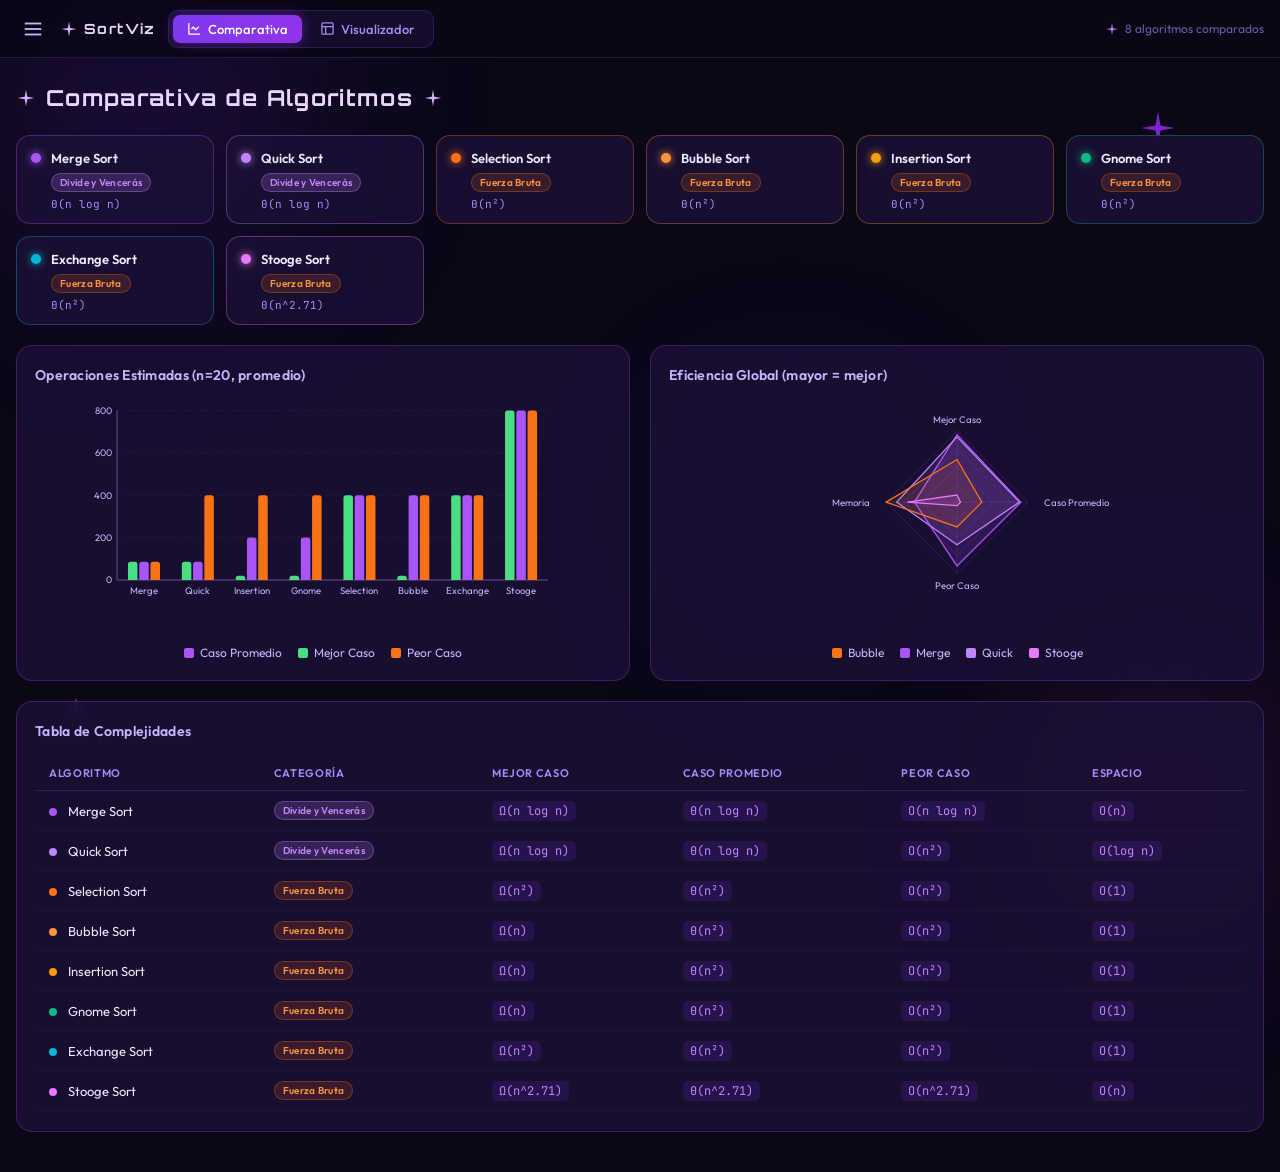
==== frontend/index.html @ 076143c0 "cambio de nombre SVBA" ====
<!DOCTYPE html>
<html lang="es">
<head>
  <meta charset="UTF-8" />
  <meta name="viewport" content="width=device-width, initial-scale=1.0" />
  <title>SortViz - Algoritmos de Ordenamiento</title>
  <link rel="stylesheet" href="styles.css" />
</head>
<body>
  <div class="app-root">
    <!-- Decoraciones de fondo -->
    <div class="bg-decoration bg-dec-1"></div>
    <div class="bg-decoration bg-dec-2"></div>
    <div class="bg-decoration bg-dec-3"></div>

    <svg width="40" height="40" viewBox="0 0 24 24" fill="none" class="deco-sparkle deco-s1 text-purple-700">
      <path d="M12 2L13.5 10.5L22 12L13.5 13.5L12 22L10.5 13.5L2 12L10.5 10.5L12 2Z" fill="currentColor" />
    </svg>
    <svg width="24" height="24" viewBox="0 0 24 24" fill="none" class="deco-sparkle deco-s2 text-purple-500">
      <path d="M12 2L13.5 10.5L22 12L13.5 13.5L12 22L10.5 13.5L2 12L10.5 10.5L12 2Z" fill="currentColor" />
    </svg>
    <svg width="10" height="10" viewBox="0 0 10 10" fill="none" class="deco-sparkle deco-s3 text-fuchsia-500">
      <path d="M5 0L5.8 4.2L10 5L5.8 5.8L5 10L4.2 5.8L0 5L4.2 4.2L5 0Z" fill="currentColor" />
    </svg>
    <svg width="10" height="10" viewBox="0 0 10 10" fill="none" class="deco-sparkle deco-s4 text-violet-400">
      <path d="M5 0L5.8 4.2L10 5L5.8 5.8L5 10L4.2 5.8L0 5L4.2 4.2L5 0Z" fill="currentColor" />
    </svg>

    <!-- Menú Lateral (Sidebar) -->
    <div id="sidebar-backdrop" class="sidebar-backdrop hidden" onclick="toggleSidebar(false)"></div>
    <aside id="sidebar" class="sidebar sidebar-closed">
      <div class="sidebar-logo">
        <div class="sidebar-logo-icon">
          <svg width="22" height="22" viewBox="0 0 24 24" fill="none" class="text-purple-200">
            <path d="M12 2L13.5 10.5L22 12L13.5 13.5L12 22L10.5 13.5L2 12L10.5 10.5L12 2Z" fill="currentColor" />
          </svg>
        </div>
        <div>
          <div class="sidebar-logo-title">SortViz</div>
          <div class="sidebar-logo-sub">Algoritmos de Ordenamiento</div>
        </div>
        <button class="sidebar-close-btn" onclick="toggleSidebar(false)">
          <svg width="18" height="18" viewBox="0 0 24 24" fill="none" stroke="currentColor" stroke-width="2">
            <path d="M18 6 6 18M6 6l12 12" />
          </svg>
        </button>
      </div>

      <nav class="sidebar-nav" id="sidebar-nav"></nav>

      <div class="sidebar-footer">
        <svg width="10" height="10" viewBox="0 0 10 10" fill="none" class="text-purple-400">
          <path d="M5 0L5.8 4.2L10 5L5.8 5.8L5 10L4.2 5.8L0 5L4.2 4.2L5 0Z" fill="currentColor" />
        </svg>
        <span>SortViz v1.0</span>
        <svg width="10" height="10" viewBox="0 0 10 10" fill="none" class="text-purple-400">
          <path d="M5 0L5.8 4.2L10 5L5.8 5.8L5 10L4.2 5.8L0 5L4.2 4.2L5 0Z" fill="currentColor" />
        </svg>
      </div>
    </aside>

    <!-- Contenedor Principal -->
    <div class="main-wrapper">
      <!-- Barra Superior (TopBar) -->
      <header class="topbar">
        <div class="topbar-left">
          <button class="menu-btn" onclick="toggleSidebar()">
            <svg width="22" height="22" viewBox="0 0 24 24" fill="none" stroke="currentColor" stroke-width="2">
              <line x1="3" y1="6" x2="21" y2="6" />
              <line x1="3" y1="12" x2="21" y2="12" />
              <line x1="3" y1="18" x2="21" y2="18" />
            </svg>
          </button>
          <div class="topbar-logo">
            <svg width="18" height="18" viewBox="0 0 24 24" fill="none" class="text-purple-300">
              <path d="M12 2L13.5 10.5L22 12L13.5 13.5L12 22L10.5 13.5L2 12L10.5 10.5L12 2Z" fill="currentColor" />
            </svg>
            <span>SortViz</span>
          </div>
        </div>

        <div class="topbar-tabs">
          <button id="tab-dashboard" class="topbar-tab topbar-tab-active" onclick="switchView('dashboard')">
            <svg width="15" height="15" viewBox="0 0 24 24" fill="none" stroke="currentColor" stroke-width="2">
              <path d="M3 3v18h18" />
              <path d="m19 9-5 5-4-4-3 3" />
            </svg>
            Comparativa
          </button>
          <button id="tab-visualizer" class="topbar-tab" onclick="switchView('visualizer')">
            <svg width="15" height="15" viewBox="0 0 24 24" fill="none" stroke="currentColor" stroke-width="2">
              <rect x="3" y="3" width="18" height="18" rx="2" />
              <path d="M3 9h18M9 21V9" />
            </svg>
            Visualizador
          </button>
        </div>

        <div id="topbar-right-dashboard" class="topbar-right topbar-right-info">
          <svg width="14" height="14" viewBox="0 0 24 24" fill="none" class="text-purple-400">
            <path d="M12 2L13.5 10.5L22 12L13.5 13.5L12 22L10.5 13.5L2 12L10.5 10.5L12 2Z" fill="currentColor" />
          </svg>
          <span>8 algoritmos comparados</span>
        </div>

        <div id="topbar-right-visualizer" class="topbar-right hidden">
          <div id="algo-quickselect" class="algo-quickselect"></div>
        </div>
      </header>

      <!-- Contenido Principal -->
      <main class="main-content">
        <!-- VISTA INICIAL: DASHBOARD (Comparativa de Algoritmos) -->
        <div id="view-dashboard" class="dashboard-grid">
          <div class="dashboard-header">
            <svg width="20" height="20" viewBox="0 0 24 24" fill="none" class="text-purple-300">
              <path d="M12 2L13.5 10.5L22 12L13.5 13.5L12 22L10.5 13.5L2 12L10.5 10.5L12 2Z" fill="currentColor" />
            </svg>
            <h2 class="dashboard-title">Comparativa de Algoritmos</h2>
            <svg width="20" height="20" viewBox="0 0 24 24" fill="none" class="text-purple-300">
              <path d="M12 2L13.5 10.5L22 12L13.5 13.5L12 22L10.5 13.5L2 12L10.5 10.5L12 2Z" fill="currentColor" />
            </svg>
          </div>

          <!-- Tarjetas de Algoritmos -->
          <div id="algo-cards-grid" class="algo-cards-grid"></div>

          <!-- Gráfico de Barras -->
          <div class="chart-card">
            <h3 class="chart-title">Operaciones Estimadas (n=20, promedio)</h3>
            <div class="chart-container" id="bar-chart-container"></div>
          </div>

          <!-- Gráfico de Radar -->
          <div class="chart-card">
            <h3 class="chart-title">Eficiencia Global (mayor = mejor)</h3>
            <div class="chart-container" id="radar-chart-container"></div>
          </div>

          <!-- Tabla de Complejidades -->
          <div class="chart-card complexity-table-card">
            <h3 class="chart-title">Tabla de Complejidades</h3>
            <div class="table-wrapper">
              <table class="complexity-table">
                <thead>
                  <tr>
                    <th>Algoritmo</th>
                    <th>Categoría</th>
                    <th>Mejor Caso</th>
                    <th>Caso Promedio</th>
                    <th>Peor Caso</th>
                    <th>Espacio</th>
                  </tr>
                </thead>
                <tbody id="complexity-table-body"></tbody>
              </table>
            </div>
          </div>
        </div>

        <!-- VISTA SECUNDARIA: VISUALIZADOR INTERACTIVO -->
        <div id="view-visualizer" class="visualizer-layout hidden">
          <div class="info-panel">
            <div class="info-panel-header">
              <span id="viz-info-dot" class="info-dot"></span>
              <div>
                <h2 id="viz-algo-name" class="info-algo-name"></h2>
                <span id="viz-algo-badge"></span>
              </div>
            </div>

            <p id="viz-algo-desc" class="info-description"></p>

            <div class="complexity-grid">
              <div class="complexity-row">
                <span class="complexity-label">Mejor</span>
                <code id="viz-best" class="complexity-value"></code>
              </div>
              <div class="complexity-row">
                <span class="complexity-label">Promedio</span>
                <code id="viz-avg" class="complexity-value"></code>
              </div>
              <div class="complexity-row">
                <span class="complexity-label">Peor</span>
                <code id="viz-worst" class="complexity-value"></code>
              </div>
              <div class="complexity-row">
                <span class="complexity-label">Espacio</span>
                <code id="viz-space" class="complexity-value"></code>
              </div>
            </div>

            <div id="viz-stooge-warning" class="stooge-warning hidden">
              <svg width="10" height="10" viewBox="0 0 10 10" fill="none" class="text-yellow-400">
                <path d="M5 0L5.8 4.2L10 5L5.8 5.8L5 10L4.2 5.8L0 5L4.2 4.2L5 0Z" fill="currentColor" />
              </svg>
              <span id="viz-stooge-text"></span>
            </div>

            <div class="step-counter">
              <span>Paso</span>
              <span id="viz-step-current" class="step-number">0</span>
              <span>de</span>
              <span id="viz-step-total" class="step-number">0</span>
            </div>

            <div class="progress-track">
              <div id="viz-progress-fill" class="progress-fill" style="width: 0%"></div>
            </div>

            <div class="legend">
              <div class="legend-item">
                <span class="legend-dot" style="background: #06b6d4"></span>
                <span>Comparando</span>
              </div>
              <div class="legend-item">
                <span class="legend-dot" style="background: #f97316"></span>
                <span>Intercambiando</span>
              </div>
              <div class="legend-item">
                <span class="legend-dot" style="background: #4ade80"></span>
                <span>Ordenado</span>
              </div>
              <div class="legend-item">
                <span id="viz-legend-normal" class="legend-dot"></span>
                <span>Normal</span>
              </div>
            </div>
          </div>

          <div class="viz-area">
            <div id="viz-done-badge" class="done-badge hidden">
              <svg width="16" height="16" viewBox="0 0 24 24" fill="none">
                <path d="M12 2L13.5 10.5L22 12L13.5 13.5L12 22L10.5 13.5L2 12L10.5 10.5L12 2Z" fill="currentColor" />
              </svg>
              ¡Ordenamiento completado!
              <svg width="16" height="16" viewBox="0 0 24 24" fill="none">
                <path d="M12 2L13.5 10.5L22 12L13.5 13.5L12 22L10.5 13.5L2 12L10.5 10.5L12 2Z" fill="currentColor" />
              </svg>
            </div>

            <div id="bars-container" class="bars-container"></div>

            <div class="controls-panel">
              <div class="controls-row">
                <button class="btn btn-primary" onclick="handleGenerate()">
                  <svg width="16" height="16" viewBox="0 0 24 24" fill="none" stroke="currentColor" stroke-width="2">
                    <path d="M3 12a9 9 0 0 1 9-9 9.75 9.75 0 0 1 6.74 2.74L21 8" />
                    <path d="M21 3v5h-5" />
                    <path d="M21 12a9 9 0 0 1-9 9 9.75 9.75 0 0 1-6.74-2.74L3 16" />
                    <path d="M8 16H3v5" />
                  </svg>
                  Generar
                </button>

                <button id="btn-step-back" class="btn btn-ghost" onclick="handleStepBack()" disabled>
                  <svg width="16" height="16" viewBox="0 0 24 24" fill="none" stroke="currentColor" stroke-width="2">
                    <path d="m15 18-6-6 6-6" />
                  </svg>
                </button>

                <button id="btn-play-pause" class="btn btn-play" onclick="handlePlayPause()">
                  <svg width="18" height="18" viewBox="0 0 24 24" fill="currentColor">
                    <polygon points="5,3 19,12 5,21" />
                  </svg>
                  Iniciar
                </button>

                <button id="btn-step-forward" class="btn btn-ghost" onclick="handleStepForward()" disabled>
                  <svg width="16" height="16" viewBox="0 0 24 24" fill="none" stroke="currentColor" stroke-width="2">
                    <path d="m9 18 6-6-6-6" />
                  </svg>
                </button>

                <button id="btn-reset" class="btn btn-ghost" onclick="handleReset()" disabled>
                  <svg width="16" height="16" viewBox="0 0 24 24" fill="none" stroke="currentColor" stroke-width="2">
                    <path d="M3 12a9 9 0 0 1 9-9 9.75 9.75 0 0 1 6.74 2.74L21 8" />
                    <path d="M21 3v5h-5" />
                  </svg>
                  Reiniciar
                </button>
              </div>

              <div class="controls-sliders">
                <div class="slider-group">
                  <label class="slider-label">
                    <svg width="14" height="14" viewBox="0 0 24 24" fill="none" stroke="currentColor" stroke-width="2">
                      <polygon points="13 2 3 14 12 14 11 22 21 10 12 10 13 2" />
                    </svg>
                    Velocidad
                  </label>
                  <input id="slider-speed" type="range" min="10" max="500" value="430" class="slider" oninput="handleSpeedChange(this.value)" />
                  <span id="slider-speed-label" class="slider-value">Normal</span>
                </div>

                <div class="slider-group">
                  <label class="slider-label">
                    <svg width="14" height="14" viewBox="0 0 24 24" fill="none" stroke="currentColor" stroke-width="2">
                      <rect x="3" y="3" width="7" height="7" />
                      <rect x="14" y="3" width="7" height="7" />
                      <rect x="14" y="14" width="7" height="7" />
                      <rect x="3" y="14" width="7" height="7" />
                    </svg>
                    <span id="slider-size-label">Tamaño: 30</span>
                  </label>
                  <input id="slider-size" type="range" min="5" max="35" value="30" class="slider" oninput="handleSizeChange(this.value)" />
                </div>
              </div>
            </div>
          </div>
        </div>
      </main>
    </div>
  </div>

  <!-- Tooltip Flotante para Gráficas -->
  <div id="chart-tooltip" class="chart-tooltip hidden"></div>

  <script>
    const ALGORITHMS = [
      {
        id: "merge",
        name: "Merge Sort",
        nameShort: "Merge",
        category: "divide-conquer",
        bestCase: "Ω(n log n)",
        avgCase: "Θ(n log n)",
        worstCase: "O(n log n)",
        space: "O(n)",
        description: "Divide el arreglo a la mitad recursivamente y combina las mitades ordenadas.",
        color: "#a855f7"
      },
      {
        id: "quick",
        name: "Quick Sort",
        nameShort: "Quick",
        category: "divide-conquer",
        bestCase: "Ω(n log n)",
        avgCase: "Θ(n log n)",
        worstCase: "O(n²)",
        space: "O(log n)",
        description: "Elige un pivote, particiona el arreglo y ordena las particiones recursivamente.",
        color: "#c084fc"
      },
      {
        id: "selection",
        name: "Selection Sort",
        nameShort: "Selection",
        category: "brute-force",
        bestCase: "Ω(n²)",
        avgCase: "Θ(n²)",
        worstCase: "O(n²)",
        space: "O(1)",
        description: "Busca el mínimo en la parte no ordenada y lo coloca en su posición correcta.",
        color: "#f97316"
      },
      {
        id: "bubble",
        name: "Bubble Sort",
        nameShort: "Bubble",
        category: "brute-force",
        bestCase: "Ω(n)",
        avgCase: "Θ(n²)",
        worstCase: "O(n²)",
        space: "O(1)",
        description: "Compara pares adyacentes repetidamente e intercambia si están en orden incorrecto.",
        color: "#fb923c"
      },
      {
        id: "insertion",
        name: "Insertion Sort",
        nameShort: "Insertion",
        category: "brute-force",
        bestCase: "Ω(n)",
        avgCase: "Θ(n²)",
        worstCase: "O(n²)",
        space: "O(1)",
        description: "Construye la parte ordenada insertando cada elemento en su posición correcta.",
        color: "#f59e0b"
      },
      {
        id: "gnome",
        name: "Gnome Sort",
        nameShort: "Gnome",
        category: "brute-force",
        bestCase: "Ω(n)",
        avgCase: "Θ(n²)",
        worstCase: "O(n²)",
        space: "O(1)",
        description: "Similar a Insertion Sort pero mueve elementos hacia atrás usando intercambios.",
        color: "#10b981"
      },
      {
        id: "exchange",
        name: "Exchange Sort",
        nameShort: "Exchange",
        category: "brute-force",
        bestCase: "Ω(n²)",
        avgCase: "Θ(n²)",
        worstCase: "O(n²)",
        space: "O(1)",
        description: "Compara cada elemento con todos los siguientes e intercambia si es necesario.",
        color: "#06b6d4"
      },
      {
        id: "stooge",
        name: "Stooge Sort",
        nameShort: "Stooge",
        category: "brute-force",
        bestCase: "Ω(n^2.71)",
        avgCase: "Θ(n^2.71)",
        worstCase: "O(n^2.71)",
        space: "O(n)",
        description: "Algoritmo recursivo muy ineficiente que ordena solapando tres partes del arreglo.",
        color: "#e879f9",
        maxSize: 12
      }
    ];

    const COMPLEXITY_CHART_DATA = [
      { name: "Merge", best: 86, avg: 86, worst: 86 },
      { name: "Quick", best: 86, avg: 86, worst: 400 },
      { name: "Insertion", best: 20, avg: 200, worst: 400 },
      { name: "Gnome", best: 20, avg: 200, worst: 400 },
      { name: "Selection", best: 400, avg: 400, worst: 400 },
      { name: "Bubble", best: 20, avg: 400, worst: 400 },
      { name: "Exchange", best: 400, avg: 400, worst: 400 },
      { name: "Stooge", best: 800, avg: 800, worst: 800 }
    ];

    const RADAR_DATA = [
      { subject: "Mejor Caso", Merge: 95, Quick: 92, Bubble: 60, Stooge: 10 },
      { subject: "Caso Promedio", Merge: 90, Quick: 88, Bubble: 35, Stooge: 5 },
      { subject: "Peor Caso", Merge: 90, Quick: 60, Bubble: 35, Stooge: 5 },
      { subject: "Memoria", Merge: 60, Quick: 85, Bubble: 100, Stooge: 70 }
    ];

    let activeView = "dashboard";
    let selectedAlgoId = "bubble";
    let arraySize = 30;
    let speed = 80;
    let steps = [];
    let stepIdx = 0;
    let isPlaying = false;
    let intervalId = null;
    let currentArray = [];

    function badgeHTML(category) {
      return category === "divide-conquer"
        ? '<span class="badge-dv">Divide y Vencerás</span>'
        : '<span class="badge-fb">Fuerza Bruta</span>';
    }

    function renderDashboard() {
      // Tarjetas
      const cardsGrid = document.getElementById("algo-cards-grid");
      cardsGrid.innerHTML = ALGORITHMS.map(algo => `
        <div class="algo-card" style="border-color: ${algo.color}55" onclick="selectAlgoAndOpenVisualizer('${algo.id}')">
          <div class="algo-card-dot" style="background: ${algo.color}; color: ${algo.color}"></div>
          <div>
            <div class="algo-card-name">${algo.name}</div>
            ${badgeHTML(algo.category)}
            <div class="algo-card-complexity">${algo.avgCase}</div>
          </div>
        </div>
      `).join("");

      // Tabla
      const tbody = document.getElementById("complexity-table-body");
      tbody.innerHTML = ALGORITHMS.map(algo => `
        <tr onclick="selectAlgoAndOpenVisualizer('${algo.id}')" style="cursor: pointer;">
          <td>
            <span class="table-algo-dot" style="background: ${algo.color}"></span>
            ${algo.name}
          </td>
          <td>${badgeHTML(algo.category)}</td>
          <td><code>${algo.bestCase}</code></td>
          <td><code>${algo.avgCase}</code></td>
          <td><code>${algo.worstCase}</code></td>
          <td><code>${algo.space}</code></td>
        </tr>
      `).join("");

      renderBarChart();
      renderRadarChart();
    }

    function renderBarChart() {
      const container = document.getElementById("bar-chart-container");
      const width = 560, height = 260;
      const padLeft = 42, padRight = 20, padTop = 12, padBottom = 52;
      const plotW = width - padLeft - padRight;
      const plotH = height - padTop - padBottom;
      const maxVal = 800;
      const yTicks = [0, 200, 400, 600, 800];
      const groupW = plotW / COMPLEXITY_CHART_DATA.length;
      const barW = 11;

      let svg = `<svg viewBox="0 0 ${width} ${height}" class="recharts-svg">`;

      // Grid lines & Y axis
      yTicks.forEach(t => {
        const y = padTop + plotH - (t / maxVal) * plotH;
        svg += `<line x1="${padLeft}" y1="${y}" x2="${width - padRight}" y2="${y}" stroke="rgba(168,85,247,0.15)" stroke-dasharray="3 3" />`;
        svg += `<text x="${padLeft - 6}" y="${y + 4}" text-anchor="end" fill="#c4b5fd" font-size="11" font-family="Outfit">${t}</text>`;
      });

      // Axes lines
      svg += `<line x1="${padLeft}" y1="${padTop}" x2="${padLeft}" y2="${padTop + plotH}" stroke="#6d5a9e" />`;
      svg += `<line x1="${padLeft}" y1="${padTop + plotH}" x2="${width - padRight}" y2="${padTop + plotH}" stroke="#6d5a9e" />`;

      // Bars
      COMPLEXITY_CHART_DATA.forEach((d, i) => {
        const gx = padLeft + i * groupW;
        const center = gx + groupW / 2;
        const startX = center - (barW * 3 + 4) / 2;

        const bars = [
          { key: "best", val: d.best, color: "#4ade80" },
          { key: "avg", val: d.avg, color: "#a855f7" },
          { key: "worst", val: d.worst, color: "#f97316" }
        ];

        svg += `<g class="bar-group" onmousemove="showBarTooltip(event, ${i})" onmouseleave="hideTooltip()">`;
        svg += `<rect x="${gx}" y="${padTop}" width="${groupW}" height="${plotH}" fill="transparent" class="bar-hover-bg" />`;

        bars.forEach((b, bi) => {
          const bh = Math.max(2, (b.val / maxVal) * plotH);
          const bx = startX + bi * (barW + 2);
          const by = padTop + plotH - bh;
          svg += `<path d="M${bx},${by + 3} Q${bx},${by} ${bx + 3},${by} L${bx + barW - 3},${by} Q${bx + barW},${by} ${bx + barW},${by + 3} L${bx + barW},${padTop + plotH} L${bx},${padTop + plotH} Z" fill="${b.color}" />`;
        });

        svg += `<text x="${center}" y="${padTop + plotH + 16}" text-anchor="middle" fill="#c4b5fd" font-size="11" font-family="Outfit">${d.name}</text>`;
        svg += `</g>`;
      });

      svg += `</svg>`;
      svg += `
        <div class="chart-legend">
          <span><i style="background:#a855f7"></i>Caso Promedio</span>
          <span><i style="background:#4ade80"></i>Mejor Caso</span>
          <span><i style="background:#f97316"></i>Peor Caso</span>
        </div>
      `;
      container.innerHTML = svg;
    }

    function renderRadarChart() {
      const container = document.getElementById("radar-chart-container");
      const width = 560, height = 260;
      const cx = width / 2, cy = 118, radius = 82;
      const rings = [0.25, 0.5, 0.75, 1];
      // Angles: Top (Mejor Caso), Right (Caso Promedio), Bottom (Peor Caso), Left (Memoria)
      const angles = [-Math.PI / 2, 0, Math.PI / 2, Math.PI];

      let svg = `<svg viewBox="0 0 ${width} ${height}" class="recharts-svg">`;

      // Polar grid polygons
      rings.forEach(r => {
        const pts = angles.map(a => `${cx + Math.cos(a) * radius * r},${cy + Math.sin(a) * radius * r}`).join(" ");
        svg += `<polygon points="${pts}" fill="none" stroke="rgba(168,85,247,0.2)" />`;
      });

      // Axis lines & Labels
      RADAR_DATA.forEach((d, i) => {
        const a = angles[i];
        const x2 = cx + Math.cos(a) * radius;
        const y2 = cy + Math.sin(a) * radius;
        svg += `<line x1="${cx}" y1="${cy}" x2="${x2}" y2="${y2}" stroke="rgba(168,85,247,0.2)" />`;

        const lx = cx + Math.cos(a) * (radius + 18);
        const ly = cy + Math.sin(a) * (radius + 14);
        const anchor = i === 1 ? "start" : i === 3 ? "end" : "middle";
        svg += `<text x="${lx}" y="${ly + 4}" text-anchor="${anchor}" fill="#c4b5fd" font-size="11" font-family="Outfit" style="cursor:pointer" onmousemove="showRadarTooltip(event, ${i})" onmouseleave="hideTooltip()">${d.subject}</text>`;
      });

      const series = [
        { name: "Merge", stroke: "#a855f7", fill: "#a855f7", op: 0.15 },
        { name: "Quick", stroke: "#c084fc", fill: "#c084fc", op: 0.12 },
        { name: "Bubble", stroke: "#f97316", fill: "#f97316", op: 0.1 },
        { name: "Stooge", stroke: "#e879f9", fill: "#e879f9", op: 0.1 }
      ];

      series.forEach(s => {
        const pts = RADAR_DATA.map((d, i) => {
          const val = d[s.name] / 100;
          const a = angles[i];
          return `${cx + Math.cos(a) * radius * val},${cy + Math.sin(a) * radius * val}`;
        }).join(" ");
        svg += `<polygon points="${pts}" stroke="${s.stroke}" stroke-width="1.5" fill="${s.fill}" fill-opacity="${s.op}" />`;
      });

      svg += `</svg>`;
      svg += `
        <div class="chart-legend">
          <span><i style="background:#f97316"></i>Bubble</span>
          <span><i style="background:#a855f7"></i>Merge</span>
          <span><i style="background:#c084fc"></i>Quick</span>
          <span><i style="background:#e879f9"></i>Stooge</span>
        </div>
      `;
      container.innerHTML = svg;
    }

    function showBarTooltip(e, idx) {
      const d = COMPLEXITY_CHART_DATA[idx];
      const tt = document.getElementById("chart-tooltip");
      tt.innerHTML = `
        <div class="tt-title">${d.name}</div>
        <div style="color:#4ade80">Mejor Caso : ${d.best}</div>
        <div style="color:#a855f7">Caso Promedio : ${d.avg}</div>
        <div style="color:#f97316">Peor Caso : ${d.worst}</div>
      `;
      tt.classList.remove("hidden");
      tt.style.left = (e.pageX + 14) + "px";
      tt.style.top = (e.pageY - 20) + "px";
    }

    function showRadarTooltip(e, idx) {
      const d = RADAR_DATA[idx];
      const tt = document.getElementById("chart-tooltip");
      tt.innerHTML = `
        <div class="tt-title">${d.subject}</div>
        <div style="color:#a855f7">Merge : ${d.Merge}</div>
        <div style="color:#c084fc">Quick : ${d.Quick}</div>
        <div style="color:#f97316">Bubble : ${d.Bubble}</div>
        <div style="color:#e879f9">Stooge : ${d.Stooge}</div>
      `;
      tt.classList.remove("hidden");
      tt.style.left = (e.pageX + 14) + "px";
      tt.style.top = (e.pageY - 20) + "px";
    }

    function hideTooltip() {
      document.getElementById("chart-tooltip").classList.add("hidden");
    }

    function renderSidebarAndQuickSelect() {
      const divideConquer = ALGORITHMS.filter(a => a.category === "divide-conquer");
      const bruteForce = ALGORITHMS.filter(a => a.category === "brute-force");

      const nav = document.getElementById("sidebar-nav");
      nav.innerHTML = `
        <button class="nav-item ${activeView === 'dashboard' ? 'nav-item-active' : ''}" onclick="switchView('dashboard'); toggleSidebar(false);">
          <svg width="18" height="18" viewBox="0 0 24 24" fill="none" stroke="currentColor" stroke-width="2">
            <rect x="3" y="3" width="7" height="7" />
            <rect x="14" y="3" width="7" height="7" />
            <rect x="14" y="14" width="7" height="7" />
            <rect x="3" y="14" width="7" height="7" />
          </svg>
          Dashboard
        </button>
        <div class="sidebar-section-label"><span class="badge-dv-sm">Divide y Vencerás</span></div>
        ${divideConquer.map(algo => `
          <button class="nav-item ${activeView === 'visualizer' && selectedAlgoId === algo.id ? 'nav-item-active' : ''}" onclick="selectAlgoAndOpenVisualizer('${algo.id}'); toggleSidebar(false);">
            <span class="nav-dot" style="background:${algo.color}; color:${algo.color}"></span>
            ${algo.name}
            <span class="nav-complexity">${algo.avgCase}</span>
          </button>
        `).join("")}
        <div class="sidebar-section-label"><span class="badge-fb-sm">Fuerza Bruta</span></div>
        ${bruteForce.map(algo => `
          <button class="nav-item ${activeView === 'visualizer' && selectedAlgoId === algo.id ? 'nav-item-active' : ''}" onclick="selectAlgoAndOpenVisualizer('${algo.id}'); toggleSidebar(false);">
            <span class="nav-dot" style="background:${algo.color}; color:${algo.color}"></span>
            ${algo.name}
            <span class="nav-complexity">${algo.avgCase}</span>
          </button>
        `).join("")}
      `;

      const qs = document.getElementById("algo-quickselect");
      qs.innerHTML = ALGORITHMS.map(a => {
        const active = selectedAlgoId === a.id;
        const style = active ? `border-color:${a.color}; background:${a.color}22; color:${a.color};` : "";
        return `<button class="algo-chip ${active ? 'algo-chip-active' : ''}" style="${style}" onclick="selectAlgoAndOpenVisualizer('${a.id}')">${a.nameShort}</button>`;
      }).join("");
    }

    function toggleSidebar(force) {
      const sb = document.getElementById("sidebar");
      const bd = document.getElementById("sidebar-backdrop");
      const isOpen = sb.classList.contains("sidebar-open");
      const next = typeof force === "boolean" ? force : !isOpen;
      sb.classList.toggle("sidebar-open", next);
      sb.classList.toggle("sidebar-closed", !next);
      bd.classList.toggle("hidden", !next);
    }

    function switchView(view) {
      activeView = view;
      document.getElementById("view-dashboard").classList.toggle("hidden", view !== "dashboard");
      document.getElementById("view-visualizer").classList.toggle("hidden", view !== "visualizer");
      document.getElementById("tab-dashboard").classList.toggle("topbar-tab-active", view === "dashboard");
      document.getElementById("tab-visualizer").classList.toggle("topbar-tab-active", view === "visualizer");
      document.getElementById("topbar-right-dashboard").classList.toggle("hidden", view !== "dashboard");
      document.getElementById("topbar-right-visualizer").classList.toggle("hidden", view !== "visualizer");
      renderSidebarAndQuickSelect();
      if (view === "visualizer") updateVisualizerUI();
    }

    function selectAlgoAndOpenVisualizer(id) {
      selectedAlgoId = id;
      stopPlaying();
      steps = [];
      stepIdx = 0;
      const algo = ALGORITHMS.find(a => a.id === selectedAlgoId) || ALGORITHMS[0];
      const maxS = algo.maxSize || 35;
      currentArray = generateRandomArray(Math.min(arraySize, maxS));
      switchView("visualizer");
    }

    function generateRandomArray(n) {
      return Array.from({ length: n }, () => Math.floor(Math.random() * 96) + 4);
    }

    function generateSteps(id, arr) {
      const a = [...arr];
      const n = a.length;
      const s = [];
      const sortedAll = Array.from({ length: n }, (_, i) => i);

      if (id === "bubble") {
        const sorted = [];
        for (let i = 0; i < n - 1; i++) {
          let swapped = false;
          for (let j = 0; j < n - i - 1; j++) {
            s.push({ array: [...a], comparing: [j, j + 1], swapping: [], sorted: [...sorted] });
            if (a[j] > a[j + 1]) {
              [a[j], a[j + 1]] = [a[j + 1], a[j]];
              swapped = true;
              s.push({ array: [...a], comparing: [], swapping: [j, j + 1], sorted: [...sorted] });
            }
          }
          sorted.push(n - 1 - i);
          if (!swapped) break;
        }
      } else if (id === "selection") {
        const sorted = [];
        for (let i = 0; i < n - 1; i++) {
          let minIdx = i;
          for (let j = i + 1; j < n; j++) {
            s.push({ array: [...a], comparing: [minIdx, j], swapping: [], sorted: [...sorted] });
            if (a[j] < a[minIdx]) minIdx = j;
          }
          if (minIdx !== i) {
            [a[i], a[minIdx]] = [a[minIdx], a[i]];
            s.push({ array: [...a], comparing: [], swapping: [i, minIdx], sorted: [...sorted] });
          }
          sorted.push(i);
        }
      } else if (id === "insertion") {
        for (let i = 1; i < n; i++) {
          let j = i;
          while (j > 0) {
            s.push({ array: [...a], comparing: [j - 1, j], swapping: [], sorted: [] });
            if (a[j] < a[j - 1]) {
              [a[j], a[j - 1]] = [a[j - 1], a[j]];
              s.push({ array: [...a], comparing: [], swapping: [j, j - 1], sorted: [] });
              j--;
            } else break;
          }
        }
      } else if (id === "gnome") {
        let idx = 0;
        while (idx < n) {
          if (idx === 0) idx++;
          else {
            s.push({ array: [...a], comparing: [idx - 1, idx], swapping: [], sorted: [] });
            if (a[idx] >= a[idx - 1]) idx++;
            else {
              [a[idx], a[idx - 1]] = [a[idx - 1], a[idx]];
              s.push({ array: [...a], comparing: [], swapping: [idx, idx - 1], sorted: [] });
              idx--;
            }
          }
        }
      } else if (id === "exchange") {
        for (let i = 0; i < n - 1; i++) {
          for (let j = i + 1; j < n; j++) {
            s.push({ array: [...a], comparing: [i, j], swapping: [], sorted: [] });
            if (a[i] > a[j]) {
              [a[i], a[j]] = [a[j], a[i]];
              s.push({ array: [...a], comparing: [], swapping: [i, j], sorted: [] });
            }
          }
        }
      } else if (id === "stooge") {
        function stooge(l, h) {
          if (l >= h) return;
          s.push({ array: [...a], comparing: [l, h], swapping: [], sorted: [] });
          if (a[l] > a[h]) {
            [a[l], a[h]] = [a[h], a[l]];
            s.push({ array: [...a], comparing: [], swapping: [l, h], sorted: [] });
          }
          if (h - l + 1 > 2) {
            const t = Math.floor((h - l + 1) / 3);
            stooge(l, h - t);
            stooge(l + t, h);
            stooge(l, h - t);
          }
        }
        stooge(0, n - 1);
      } else if (id === "merge") {
        function merge(l, m, r) {
          const left = a.slice(l, m + 1);
          const right = a.slice(m + 1, r + 1);
          let i = 0, j = 0, k = l;
          while (i < left.length && j < right.length) {
            s.push({ array: [...a], comparing: [l + i, m + 1 + j], swapping: [], sorted: [] });
            a[k] = left[i] <= right[j] ? left[i++] : right[j++];
            s.push({ array: [...a], comparing: [], swapping: [k], sorted: [] });
            k++;
          }
          while (i < left.length) { a[k++] = left[i++]; s.push({ array: [...a], comparing: [], swapping: [], sorted: [] }); }
          while (j < right.length) { a[k++] = right[j++]; s.push({ array: [...a], comparing: [], swapping: [], sorted: [] }); }
        }
        function ms(l, r) {
          if (l >= r) return;
          const m = Math.floor((l + r) / 2);
          ms(l, m); ms(m + 1, r); merge(l, m, r);
        }
        ms(0, n - 1);
      } else if (id === "quick") {
        function partition(l, r) {
          const pivot = a[r];
          let i = l - 1;
          for (let j = l; j < r; j++) {
            s.push({ array: [...a], comparing: [j, r], swapping: [], sorted: [] });
            if (a[j] <= pivot) {
              i++;
              if (i !== j) {
                [a[i], a[j]] = [a[j], a[i]];
                s.push({ array: [...a], comparing: [], swapping: [i, j], sorted: [] });
              }
            }
          }
          [a[i + 1], a[r]] = [a[r], a[i + 1]];
          s.push({ array: [...a], comparing: [], swapping: [i + 1, r], sorted: [] });
          return i + 1;
        }
        function qs(l, r) {
          if (l < r) {
            const p = partition(l, r);
            qs(l, p - 1); qs(p + 1, r);
          }
        }
        qs(0, n - 1);
      }

      s.push({ array: [...a], comparing: [], swapping: [], sorted: sortedAll });
      return s;
    }

    function updateVisualizerUI() {
      const algo = ALGORITHMS.find(a => a.id === selectedAlgoId) || ALGORITHMS[0];
      const maxS = algo.maxSize || 35;
      const size = Math.min(arraySize, maxS);

      document.getElementById("viz-info-dot").style.background = algo.color;
      document.getElementById("viz-info-dot").style.color = algo.color;
      document.getElementById("viz-algo-name").textContent = algo.name;
      document.getElementById("viz-algo-badge").innerHTML = badgeHTML(algo.category);
      document.getElementById("viz-algo-desc").textContent = algo.description;
      document.getElementById("viz-best").textContent = algo.bestCase;
      document.getElementById("viz-avg").textContent = algo.avgCase;
      document.getElementById("viz-worst").textContent = algo.worstCase;
      document.getElementById("viz-space").textContent = algo.space;
      document.getElementById("viz-legend-normal").style.background = algo.color;

      const warn = document.getElementById("viz-stooge-warning");
      if (algo.maxSize) {
        warn.classList.remove("hidden");
        document.getElementById("viz-stooge-text").textContent = `Limitado a ${algo.maxSize} elementos por complejidad`;
      } else {
        warn.classList.add("hidden");
      }

      const sliderSize = document.getElementById("slider-size");
      sliderSize.max = maxS;
      sliderSize.value = size;
      document.getElementById("slider-size-label").textContent = `Tamaño: ${size}`;

      if (currentArray.length === 0) currentArray = generateRandomArray(size);
      const step = steps[stepIdx] || { array: currentArray, comparing: [], swapping: [], sorted: [] };
      const arr = step.array;
      const maxVal = Math.max(...arr, 1);

      document.getElementById("viz-step-current").textContent = steps.length > 0 ? stepIdx + 1 : 0;
      document.getElementById("viz-step-total").textContent = steps.length;
      const progress = steps.length > 1 ? Math.round((stepIdx / (steps.length - 1)) * 100) : 0;
      const progFill = document.getElementById("viz-progress-fill");
      progFill.style.width = `${progress}%`;
      progFill.style.background = algo.color;

      const isDone = steps.length > 0 && stepIdx === steps.length - 1;
      document.getElementById("viz-done-badge").classList.toggle("hidden", !isDone);

      document.getElementById("btn-step-back").disabled = stepIdx === 0 || steps.length === 0;
      document.getElementById("btn-step-forward").disabled = stepIdx >= steps.length - 1 || steps.length === 0;
      document.getElementById("btn-reset").disabled = stepIdx === 0;

      const playBtn = document.getElementById("btn-play-pause");
      playBtn.className = `btn ${isPlaying ? 'btn-pause' : 'btn-play'}`;
      playBtn.innerHTML = isPlaying
        ? `<svg width="18" height="18" viewBox="0 0 24 24" fill="currentColor"><rect x="6" y="4" width="4" height="16"/><rect x="14" y="4" width="4" height="16"/></svg> Pausar`
        : `<svg width="18" height="18" viewBox="0 0 24 24" fill="currentColor"><polygon points="5,3 19,12 5,21"/></svg> Iniciar`;

      const barsContainer = document.getElementById("bars-container");
      barsContainer.innerHTML = arr.map((val, idx) => {
        const h = Math.max(4, (val / maxVal) * 94);
        let cls = "sort-bar";
        if (step.sorted.includes(idx)) cls += " bar-sorted";
        else if (step.swapping.includes(idx)) cls += " bar-swapping";
        else if (step.comparing.includes(idx)) cls += " bar-comparing";
        return `<div class="bar-wrapper" title="${val}"><div class="${cls}" style="height:${h}%"></div></div>`;
      }).join("");
    }

    function handleGenerate() {
      stopPlaying();
      const algo = ALGORITHMS.find(a => a.id === selectedAlgoId) || ALGORITHMS[0];
      const size = Math.min(arraySize, algo.maxSize || 35);
      currentArray = generateRandomArray(size);
      steps = generateSteps(selectedAlgoId, currentArray);
      stepIdx = 0;
      updateVisualizerUI();
    }

    function startPlaying() {
      isPlaying = true;
      updateVisualizerUI();
      intervalId = setInterval(() => {
        if (stepIdx >= steps.length - 1) {
          stopPlaying();
        } else {
          stepIdx++;
          updateVisualizerUI();
        }
      }, speed);
    }

    function stopPlaying() {
      isPlaying = false;
      if (intervalId) clearInterval(intervalId);
      intervalId = null;
      updateVisualizerUI();
    }

    function handlePlayPause() {
      if (steps.length === 0) {
        handleGenerate();
        startPlaying();
        return;
      }
      if (stepIdx >= steps.length - 1) stepIdx = 0;
      if (isPlaying) stopPlaying();
      else startPlaying();
    }

    function handleStepForward() {
      if (stepIdx < steps.length - 1) {
        stepIdx++;
        updateVisualizerUI();
      }
    }

    function handleStepBack() {
      if (stepIdx > 0) {
        stepIdx--;
        updateVisualizerUI();
      }
    }

    function handleReset() {
      stopPlaying();
      stepIdx = 0;
      updateVisualizerUI();
    }

    function handleSpeedChange(val) {
      speed = 510 - Number(val);
      document.getElementById("slider-speed-label").textContent =
        speed < 50 ? "⚡ Rápido" : speed < 150 ? "Normal" : "🐢 Lento";
      if (isPlaying) {
        stopPlaying();
        startPlaying();
      }
    }

    function handleSizeChange(val) {
      arraySize = Number(val);
      handleGenerate();
    }

    // Inicializar aplicación en pantalla de inicio (Comparativa)
    window.addEventListener("DOMContentLoaded", () => {
      renderDashboard();
      renderSidebarAndQuickSelect();
    });
  </script>
</body>
</html>
---- frontend/styles.css ----
@import url('https://fonts.googleapis.com/css2?family=Orbitron:wght@400;600;700;900&display=swap');
@import url('https://fonts.googleapis.com/css2?family=Outfit:wght@300;400;500;600;700&display=swap');
@import url('https://fonts.googleapis.com/css2?family=JetBrains+Mono:wght@400;500;600&display=swap');

/* Variables de Diseño */
:root {
  --bg: #0b0717;
  --bg-2: #130d24;
  --surface: #1c1035;
  --surface-2: #241540;
  --surface-3: #2e1d52;
  --card: rgba(28, 16, 53, 0.85);
  --card-border: rgba(168, 85, 247, 0.25);
  --card-border-hover: rgba(168, 85, 247, 0.55);

  --purple-vivid: #9333ea;
  --purple-bright: #a855f7;
  --purple-light: #c084fc;
  --purple-pale: #e9d5ff;
  --purple-mid: #7c3aed;
  --purple-deep: #4c1d95;
  --fuchsia: #e879f9;
  --lavender: #c4b5fd;

  --cyan: #06b6d4;
  --orange: #f97316;
  --green: #4ade80;
  --yellow: #fbbf24;

  --text: #f0e8ff;
  --text-muted: #a78bfa;
  --text-dim: #6d5a9e;

  --bar-normal-start: #7c3aed;
  --bar-normal-end: #a855f7;
  --bar-compare: #06b6d4;
  --bar-swap: #f97316;
  --bar-sorted: #4ade80;

  --sidebar-width: 260px;
  --topbar-height: 58px;

  --font-display: 'Orbitron', sans-serif;
  --font-body: 'Outfit', sans-serif;
  --font-mono: 'JetBrains Mono', monospace;
}

/* Base */
*, *::before, *::after {
  box-sizing: border-box;
  margin: 0;
  padding: 0;
}

html {
  scroll-behavior: smooth;
}

body {
  font-family: var(--font-body);
  background: var(--bg);
  color: var(--text);
  min-height: 100vh;
  overflow-x: hidden;
  -webkit-font-smoothing: antialiased;
}

.hidden {
  display: none !important;
}

/* Utilidades de color para iconos */
.text-purple-200 { color: #e9d5ff; }
.text-purple-300 { color: #d8b4fe; }
.text-purple-400 { color: #c084fc; }
.text-purple-500 { color: #a855f7; }
.text-purple-700 { color: #7e22ce; }
.text-fuchsia-500 { color: #d946ef; }
.text-violet-400 { color: #a78bfa; }
.text-yellow-400 { color: #facc15; }

::-webkit-scrollbar { width: 6px; height: 6px; }
::-webkit-scrollbar-track { background: var(--bg); }
::-webkit-scrollbar-thumb { background: var(--surface-3); border-radius: 99px; }
::-webkit-scrollbar-thumb:hover { background: var(--purple-mid); }

/* Estructura Principal */
.app-root {
  position: relative;
  min-height: 100vh;
  overflow: hidden;
}

.bg-decoration {
  position: fixed;
  border-radius: 50%;
  pointer-events: none;
  z-index: 0;
  filter: blur(80px);
  opacity: 0.35;
}

.bg-dec-1 {
  width: 500px; height: 500px;
  top: -150px; left: -100px;
  background: radial-gradient(circle, #4c1d95 0%, transparent 70%);
  animation: orb-float 18s ease-in-out infinite;
}

.bg-dec-2 {
  width: 400px; height: 400px;
  bottom: -100px; right: -80px;
  background: radial-gradient(circle, #701a75 0%, transparent 70%);
  animation: orb-float 22s ease-in-out infinite reverse;
}

.bg-dec-3 {
  width: 300px; height: 300px;
  top: 40%; left: 50%;
  background: radial-gradient(circle, #312e81 0%, transparent 70%);
  animation: orb-float 28s ease-in-out infinite;
}

@keyframes orb-float {
  0%, 100% { transform: translate(0, 0) scale(1); }
  33% { transform: translate(30px, -40px) scale(1.08); }
  66% { transform: translate(-20px, 20px) scale(0.95); }
}

.deco-sparkle {
  position: fixed;
  pointer-events: none;
  z-index: 1;
  animation: sparkle-pulse 4s ease-in-out infinite;
}

.deco-s1 { top: 12%; right: 8%; animation-delay: 0s; }
.deco-s2 { bottom: 20%; left: 5%; animation-delay: 1.2s; }
.deco-s3 { top: 55%; right: 3%; animation-delay: 2.1s; }
.deco-s4 { top: 30%; left: 28%; animation-delay: 0.7s; }

@keyframes sparkle-pulse {
  0%, 100% { opacity: 0.3; transform: scale(1) rotate(0deg); }
  50% { opacity: 0.8; transform: scale(1.3) rotate(20deg); }
}

.main-wrapper {
  position: relative;
  z-index: 2;
  min-height: 100vh;
  display: flex;
  flex-direction: column;
}

/* Menú Lateral (Sidebar) */
.sidebar-backdrop {
  position: fixed;
  inset: 0;
  background: rgba(0, 0, 0, 0.6);
  backdrop-filter: blur(4px);
  z-index: 40;
}

.sidebar {
  position: fixed;
  top: 0;
  left: 0;
  height: 100vh;
  width: var(--sidebar-width);
  background: linear-gradient(180deg, #1a0d33 0%, #130d24 100%);
  border-right: 1px solid rgba(168, 85, 247, 0.2);
  display: flex;
  flex-direction: column;
  z-index: 50;
  transition: transform 0.3s cubic-bezier(0.4, 0, 0.2, 1);
  overflow-y: auto;
  overflow-x: hidden;
}

.sidebar-open { transform: translateX(0); }
.sidebar-closed { transform: translateX(-100%); }

.sidebar-logo {
  display: flex;
  align-items: center;
  gap: 10px;
  padding: 20px 16px 16px;
  border-bottom: 1px solid rgba(168, 85, 247, 0.15);
}

.sidebar-logo-icon {
  width: 38px; height: 38px;
  border-radius: 10px;
  background: linear-gradient(135deg, #4c1d95, #7c3aed);
  display: flex; align-items: center; justify-content: center;
  box-shadow: 0 0 16px rgba(168, 85, 247, 0.5);
  flex-shrink: 0;
}

.sidebar-logo-title {
  font-family: var(--font-display);
  font-size: 16px;
  font-weight: 700;
  color: #e9d5ff;
  letter-spacing: 0.08em;
}

.sidebar-logo-sub {
  font-size: 10px;
  color: var(--text-muted);
  line-height: 1.3;
}

.sidebar-close-btn {
  margin-left: auto;
  padding: 6px;
  border-radius: 8px;
  background: transparent;
  border: none;
  color: var(--text-muted);
  cursor: pointer;
  transition: all 0.2s;
  flex-shrink: 0;
}

.sidebar-close-btn:hover {
  background: rgba(168, 85, 247, 0.15);
  color: var(--purple-pale);
}

.sidebar-nav {
  flex: 1;
  padding: 12px 10px;
  display: flex;
  flex-direction: column;
  gap: 2px;
}

.sidebar-section-label {
  padding: 14px 8px 6px;
}

.nav-item {
  display: flex;
  align-items: center;
  gap: 10px;
  padding: 10px 12px;
  border-radius: 10px;
  background: transparent;
  border: none;
  color: var(--text-muted);
  font-family: var(--font-body);
  font-size: 13.5px;
  font-weight: 500;
  cursor: pointer;
  transition: all 0.2s;
  text-align: left;
  width: 100%;
}

.nav-item:hover {
  background: rgba(168, 85, 247, 0.12);
  color: var(--purple-pale);
}

.nav-item-active {
  background: linear-gradient(135deg, rgba(124, 58, 237, 0.25), rgba(168, 85, 247, 0.15));
  color: #e9d5ff;
  border: 1px solid rgba(168, 85, 247, 0.35);
}

.nav-dot {
  width: 8px; height: 8px;
  border-radius: 50%;
  flex-shrink: 0;
  box-shadow: 0 0 6px currentColor;
}

.nav-complexity {
  margin-left: auto;
  font-family: var(--font-mono);
  font-size: 10px;
  color: var(--text-dim);
  opacity: 0.7;
}

.sidebar-footer {
  display: flex;
  align-items: center;
  gap: 6px;
  padding: 16px;
  border-top: 1px solid rgba(168, 85, 247, 0.12);
  font-size: 11px;
  color: var(--text-dim);
  font-family: var(--font-mono);
}

/* Barra Superior (Topbar) */
.topbar {
  height: var(--topbar-height);
  background: rgba(11, 7, 23, 0.9);
  backdrop-filter: blur(12px);
  border-bottom: 1px solid rgba(168, 85, 247, 0.2);
  display: flex;
  align-items: center;
  gap: 12px;
  padding: 0 16px;
  position: sticky;
  top: 0;
  z-index: 30;
}

.topbar-left {
  display: flex;
  align-items: center;
  gap: 10px;
  flex-shrink: 0;
}

.menu-btn {
  background: transparent;
  border: none;
  color: var(--lavender);
  cursor: pointer;
  padding: 6px;
  border-radius: 8px;
  transition: all 0.2s;
  display: flex; align-items: center;
}

.menu-btn:hover {
  background: rgba(168, 85, 247, 0.15);
  color: #e9d5ff;
}

.topbar-logo {
  font-family: var(--font-display);
  font-size: 14px;
  font-weight: 700;
  color: var(--purple-pale);
  letter-spacing: 0.1em;
  display: flex; align-items: center; gap: 6px;
}

.topbar-tabs {
  display: flex;
  gap: 4px;
  background: rgba(28, 16, 53, 0.7);
  border-radius: 10px;
  padding: 4px;
  border: 1px solid rgba(168, 85, 247, 0.18);
}

.topbar-tab {
  display: flex; align-items: center; gap: 6px;
  padding: 6px 14px;
  border-radius: 7px;
  background: transparent;
  border: none;
  color: var(--text-muted);
  font-family: var(--font-body);
  font-size: 13px;
  font-weight: 500;
  cursor: pointer;
  transition: all 0.2s;
}

.topbar-tab:hover { color: var(--purple-pale); }

.topbar-tab-active {
  background: linear-gradient(135deg, #7c3aed, #9333ea);
  color: #fff;
  box-shadow: 0 0 12px rgba(124, 58, 237, 0.5);
}

.topbar-right {
  margin-left: auto;
  display: flex;
  align-items: center;
  gap: 6px;
}

.topbar-right-info {
  font-size: 12px;
  color: var(--text-dim);
}

.algo-quickselect {
  display: flex;
  gap: 5px;
  flex-wrap: wrap;
  max-width: 520px;
}

.algo-chip {
  padding: 4px 10px;
  border-radius: 20px;
  border: 1px solid rgba(168, 85, 247, 0.25);
  background: rgba(28, 16, 53, 0.5);
  color: var(--text-muted);
  font-size: 11px;
  font-weight: 600;
  cursor: pointer;
  transition: all 0.18s;
  font-family: var(--font-body);
}

.algo-chip:hover {
  border-color: rgba(168, 85, 247, 0.6);
  color: var(--purple-pale);
  background: rgba(124, 58, 237, 0.15);
}

.algo-chip-active {
  font-weight: 700;
}

/* Contenido Principal */
.main-content {
  flex: 1;
  padding: 20px 16px 40px;
  max-width: 1400px;
  margin: 0 auto;
  width: 100%;
}

/* Insignias (Badges) */
.badge-dv {
  display: inline-block;
  padding: 2px 8px;
  border-radius: 20px;
  font-size: 10px;
  font-weight: 600;
  background: rgba(192, 132, 252, 0.18);
  color: #c084fc;
  border: 1px solid rgba(192, 132, 252, 0.35);
  letter-spacing: 0.03em;
}

.badge-fb {
  display: inline-block;
  padding: 2px 8px;
  border-radius: 20px;
  font-size: 10px;
  font-weight: 600;
  background: rgba(249, 115, 22, 0.15);
  color: #fb923c;
  border: 1px solid rgba(249, 115, 22, 0.3);
  letter-spacing: 0.03em;
}

.badge-dv-sm {
  font-size: 10px;
  font-weight: 700;
  color: #c084fc;
  letter-spacing: 0.06em;
  text-transform: uppercase;
}

.badge-fb-sm {
  font-size: 10px;
  font-weight: 700;
  color: #fb923c;
  letter-spacing: 0.06em;
  text-transform: uppercase;
}

/* Dashboard (Comparativa) */
.dashboard-grid {
  display: grid;
  gap: 20px;
}

.dashboard-header {
  display: flex;
  align-items: center;
  gap: 10px;
  padding: 6px 0 4px;
}

.dashboard-title {
  font-family: var(--font-display);
  font-size: 22px;
  font-weight: 700;
  color: var(--purple-pale);
  letter-spacing: 0.06em;
}

.algo-cards-grid {
  display: grid;
  grid-template-columns: repeat(auto-fill, minmax(180px, 1fr));
  gap: 12px;
}

.algo-card {
  background: var(--card);
  border: 1px solid;
  border-radius: 14px;
  padding: 14px 14px 12px;
  display: flex;
  align-items: flex-start;
  gap: 10px;
  transition: all 0.2s;
  backdrop-filter: blur(8px);
  cursor: pointer;
}

.algo-card:hover {
  transform: translateY(-2px);
  box-shadow: 0 8px 24px rgba(0, 0, 0, 0.4);
}

.algo-card-dot {
  width: 10px; height: 10px;
  border-radius: 50%;
  margin-top: 3px;
  flex-shrink: 0;
  box-shadow: 0 0 8px currentColor;
}

.algo-card-name {
  font-size: 13px;
  font-weight: 600;
  color: var(--text);
  margin-bottom: 4px;
}

.algo-card-complexity {
  margin-top: 5px;
  font-family: var(--font-mono);
  font-size: 11px;
  color: var(--text-muted);
}

.chart-card {
  background: var(--card);
  border: 1px solid var(--card-border);
  border-radius: 16px;
  padding: 20px 18px;
  backdrop-filter: blur(8px);
}

.chart-title {
  font-size: 14px;
  font-weight: 600;
  color: var(--lavender);
  margin-bottom: 16px;
  letter-spacing: 0.02em;
}

.chart-container {
  width: 100%;
  height: 260px;
  display: flex;
  flex-direction: column;
  justify-content: space-between;
}

.recharts-svg {
  width: 100%;
  height: 225px;
  overflow: visible;
}

.bar-group:hover .bar-hover-bg {
  fill: rgba(168, 85, 247, 0.08);
}

.chart-legend {
  display: flex;
  justify-content: center;
  gap: 16px;
  font-size: 12px;
  color: #c4b5fd;
  padding-top: 4px;
}

.chart-legend span {
  display: inline-flex;
  align-items: center;
  gap: 6px;
}

.chart-legend i {
  display: inline-block;
  width: 10px;
  height: 10px;
  border-radius: 2px;
}

.chart-tooltip {
  position: absolute;
  background: #1e0a3c;
  border: 1px solid #7c3aed;
  border-radius: 8px;
  padding: 10px 12px;
  color: #e9d5ff;
  font-family: var(--font-body);
  font-size: 12px;
  pointer-events: none;
  z-index: 100;
  box-shadow: 0 8px 20px rgba(0, 0, 0, 0.5);
  line-height: 1.6;
}

.tt-title {
  font-weight: 600;
  margin-bottom: 4px;
  color: #fff;
}

/* Tabla de Complejidades */
.complexity-table-card {
  overflow: hidden;
}

.table-wrapper {
  overflow-x: auto;
}

.complexity-table {
  width: 100%;
  border-collapse: collapse;
  font-size: 13px;
}

.complexity-table th {
  text-align: left;
  padding: 10px 14px;
  font-family: var(--font-body);
  font-weight: 600;
  font-size: 11px;
  color: var(--text-muted);
  letter-spacing: 0.06em;
  text-transform: uppercase;
  border-bottom: 1px solid rgba(168, 85, 247, 0.2);
}

.complexity-table td {
  padding: 10px 14px;
  border-bottom: 1px solid rgba(168, 85, 247, 0.08);
  color: var(--text);
  vertical-align: middle;
}

.complexity-table tr:hover td {
  background: rgba(124, 58, 237, 0.07);
}

.complexity-table code {
  font-family: var(--font-mono);
  font-size: 12px;
  color: var(--purple-light);
  background: rgba(124, 58, 237, 0.15);
  padding: 2px 7px;
  border-radius: 5px;
}

.table-algo-dot {
  display: inline-block;
  width: 8px; height: 8px;
  border-radius: 50%;
  margin-right: 8px;
  vertical-align: middle;
}

/* Visualizador */
.visualizer-layout {
  display: grid;
  grid-template-columns: 280px 1fr;
  gap: 20px;
  height: calc(100vh - var(--topbar-height) - 60px);
  min-height: 500px;
}

@media (max-width: 900px) {
  .visualizer-layout {
    grid-template-columns: 1fr;
    height: auto;
  }
}

.info-panel {
  background: var(--card);
  border: 1px solid var(--card-border);
  border-radius: 18px;
  padding: 20px 18px;
  backdrop-filter: blur(10px);
  display: flex;
  flex-direction: column;
  gap: 16px;
  overflow-y: auto;
}

.info-panel-header {
  display: flex;
  align-items: center;
  gap: 12px;
}

.info-dot {
  width: 14px; height: 14px;
  border-radius: 50%;
  flex-shrink: 0;
  box-shadow: 0 0 12px currentColor;
}

.info-algo-name {
  font-family: var(--font-display);
  font-size: 17px;
  font-weight: 700;
  color: var(--purple-pale);
  line-height: 1.2;
  margin-bottom: 4px;
  letter-spacing: 0.04em;
}

.info-description {
  font-size: 13px;
  color: var(--text-muted);
  line-height: 1.6;
  border-left: 2px solid rgba(168, 85, 247, 0.35);
  padding-left: 12px;
}

.complexity-grid {
  display: flex;
  flex-direction: column;
  gap: 8px;
}

.complexity-row {
  display: flex;
  align-items: center;
  justify-content: space-between;
  gap: 8px;
}

.complexity-label {
  font-size: 12px;
  color: var(--text-dim);
  font-weight: 500;
  flex-shrink: 0;
}

.complexity-value {
  font-family: var(--font-mono);
  font-size: 12px;
  color: var(--purple-light);
  background: rgba(124, 58, 237, 0.15);
  padding: 3px 9px;
  border-radius: 6px;
  border: 1px solid rgba(124, 58, 237, 0.2);
}

.stooge-warning {
  display: flex;
  align-items: center;
  gap: 6px;
  background: rgba(251, 191, 36, 0.1);
  border: 1px solid rgba(251, 191, 36, 0.25);
  border-radius: 8px;
  padding: 8px 10px;
  font-size: 11.5px;
  color: #fbbf24;
}

.step-counter {
  display: flex;
  align-items: center;
  gap: 6px;
  font-size: 12px;
  color: var(--text-dim);
}

.step-number {
  font-family: var(--font-mono);
  font-size: 14px;
  color: var(--lavender);
  font-weight: 600;
}

.progress-track {
  height: 4px;
  background: rgba(168, 85, 247, 0.15);
  border-radius: 99px;
  overflow: hidden;
}

.progress-fill {
  height: 100%;
  border-radius: 99px;
  transition: width 0.1s linear;
  box-shadow: 0 0 6px currentColor;
}

.legend {
  display: flex;
  flex-direction: column;
  gap: 7px;
}

.legend-item {
  display: flex;
  align-items: center;
  gap: 8px;
  font-size: 12px;
  color: var(--text-muted);
}

.legend-dot {
  width: 10px; height: 10px;
  border-radius: 3px;
  flex-shrink: 0;
  box-shadow: 0 0 5px currentColor;
}

.viz-area {
  background: var(--card);
  border: 1px solid var(--card-border);
  border-radius: 18px;
  display: flex;
  flex-direction: column;
  overflow: hidden;
  position: relative;
  backdrop-filter: blur(10px);
}

.done-badge {
  position: absolute;
  top: 12px;
  left: 50%;
  transform: translateX(-50%);
  background: linear-gradient(135deg, rgba(74, 222, 128, 0.2), rgba(74, 222, 128, 0.1));
  border: 1px solid rgba(74, 222, 128, 0.4);
  color: #4ade80;
  font-size: 13px;
  font-weight: 600;
  padding: 6px 18px;
  border-radius: 99px;
  display: flex;
  align-items: center;
  gap: 8px;
  z-index: 10;
  white-space: nowrap;
}

.bars-container {
  flex: 1;
  display: flex;
  align-items: flex-end;
  gap: 2px;
  padding: 48px 16px 12px;
  min-height: 280px;
}

.bar-wrapper {
  flex: 1;
  height: 100%;
  display: flex;
  align-items: flex-end;
  min-width: 0;
}

.sort-bar {
  width: 100%;
  border-radius: 4px 4px 2px 2px;
  background: linear-gradient(180deg, var(--bar-normal-start), var(--bar-normal-end));
  transition: height 0.06s ease, background 0.1s ease, box-shadow 0.1s ease;
  min-height: 4px;
}

.bar-comparing {
  background: linear-gradient(180deg, #0891b2, #06b6d4) !important;
  box-shadow: 0 0 10px rgba(6, 182, 212, 0.7), 0 0 20px rgba(6, 182, 212, 0.3) !important;
  transform: scaleY(1.02);
}

.bar-swapping {
  background: linear-gradient(180deg, #ea580c, #f97316) !important;
  box-shadow: 0 0 12px rgba(249, 115, 22, 0.8), 0 0 24px rgba(249, 115, 22, 0.3) !important;
  transform: scaleY(1.04);
}

.bar-sorted {
  background: linear-gradient(180deg, #16a34a, #4ade80) !important;
  box-shadow: 0 0 8px rgba(74, 222, 128, 0.5) !important;
}

.controls-panel {
  padding: 14px 18px 18px;
  border-top: 1px solid rgba(168, 85, 247, 0.15);
  display: flex;
  flex-direction: column;
  gap: 14px;
  background: rgba(11, 7, 23, 0.4);
}

.controls-row {
  display: flex;
  align-items: center;
  gap: 8px;
  flex-wrap: wrap;
}

.btn {
  display: inline-flex;
  align-items: center;
  gap: 6px;
  padding: 8px 16px;
  border-radius: 10px;
  border: none;
  font-family: var(--font-body);
  font-size: 13px;
  font-weight: 600;
  cursor: pointer;
  transition: all 0.18s;
  white-space: nowrap;
}

.btn:disabled {
  opacity: 0.35;
  cursor: not-allowed;
}

.btn-primary {
  background: linear-gradient(135deg, #7c3aed, #9333ea);
  color: #fff;
  box-shadow: 0 4px 14px rgba(124, 58, 237, 0.4);
}

.btn-primary:hover:not(:disabled) {
  background: linear-gradient(135deg, #6d28d9, #7c3aed);
  box-shadow: 0 6px 20px rgba(124, 58, 237, 0.6);
  transform: translateY(-1px);
}

.btn-play {
  background: linear-gradient(135deg, #4ade80, #22c55e);
  color: #0f2a1a;
  box-shadow: 0 4px 14px rgba(74, 222, 128, 0.4);
  padding: 8px 22px;
}

.btn-play:hover:not(:disabled) {
  box-shadow: 0 6px 20px rgba(74, 222, 128, 0.6);
  transform: translateY(-1px);
}

.btn-pause {
  background: linear-gradient(135deg, #fbbf24, #f59e0b);
  color: #1a0a00;
  box-shadow: 0 4px 14px rgba(251, 191, 36, 0.4);
  padding: 8px 22px;
}

.btn-pause:hover:not(:disabled) {
  box-shadow: 0 6px 20px rgba(251, 191, 36, 0.6);
  transform: translateY(-1px);
}

.btn-ghost {
  background: rgba(168, 85, 247, 0.1);
  color: var(--lavender);
  border: 1px solid rgba(168, 85, 247, 0.2);
  padding: 8px 12px;
}

.btn-ghost:hover:not(:disabled) {
  background: rgba(168, 85, 247, 0.2);
  border-color: rgba(168, 85, 247, 0.45);
  color: var(--purple-pale);
}

.controls-sliders {
  display: grid;
  grid-template-columns: 1fr 1fr;
  gap: 16px;
}

@media (max-width: 600px) {
  .controls-sliders { grid-template-columns: 1fr; }
}

.slider-group {
  display: flex;
  flex-direction: column;
  gap: 6px;
}

.slider-label {
  display: flex;
  align-items: center;
  gap: 6px;
  font-size: 11.5px;
  font-weight: 600;
  color: var(--text-dim);
  letter-spacing: 0.04em;
  text-transform: uppercase;
}

.slider {
  width: 100%;
  height: 4px;
  appearance: none;
  background: rgba(168, 85, 247, 0.2);
  border-radius: 99px;
  outline: none;
  cursor: pointer;
}

.slider::-webkit-slider-thumb {
  appearance: none;
  width: 16px;
  height: 16px;
  border-radius: 50%;
  background: linear-gradient(135deg, #7c3aed, #a855f7);
  box-shadow: 0 0 8px rgba(124, 58, 237, 0.7);
  cursor: pointer;
  transition: box-shadow 0.15s;
}

.slider::-webkit-slider-thumb:hover {
  box-shadow: 0 0 14px rgba(124, 58, 237, 0.9);
}

.slider-value {
  font-size: 11px;
  color: var(--purple-light);
  font-family: var(--font-mono);
}

/* Responsivo */
@media (max-width: 680px) {
  .topbar-right { display: none; }
  .algo-quickselect { display: none; }
  .main-content { padding: 14px 10px 32px; }
  .controls-row { gap: 6px; }
  .btn { padding: 7px 11px; font-size: 12px; }
}

@media (min-width: 1200px) {
  .dashboard-grid {
    grid-template-columns: 1fr 1fr;
  }
  .dashboard-header,
  .algo-cards-grid,
  .complexity-table-card {
    grid-column: 1 / -1;
  }
}
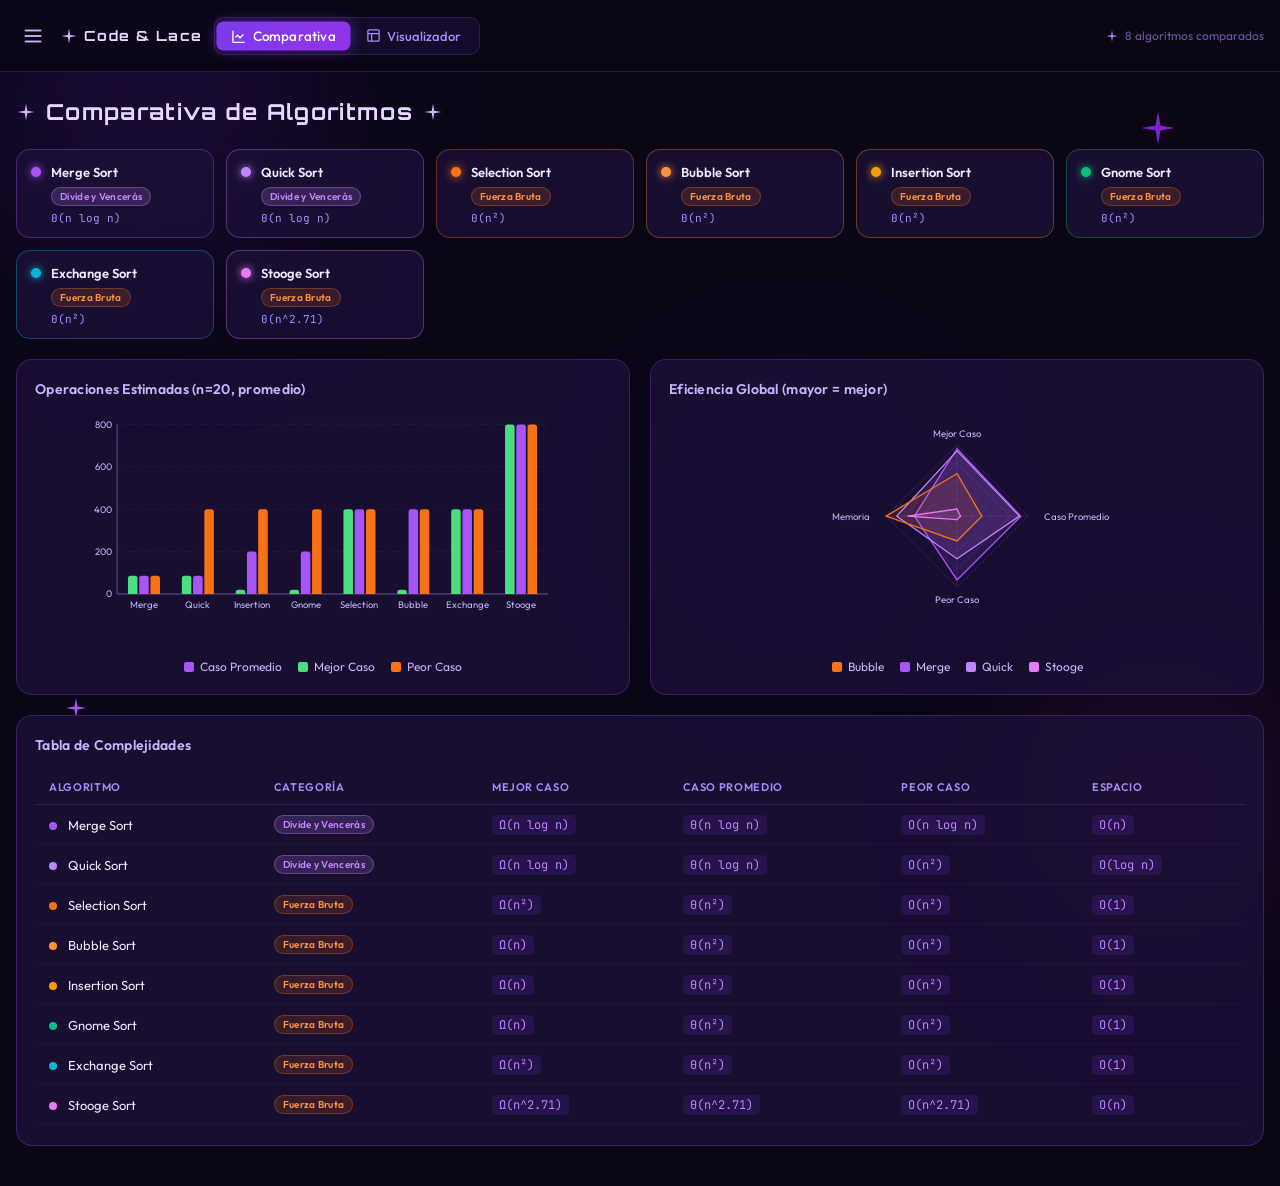
==== commit 88d9cfb9: "Merge remote-tracking branch 'origin/main' into Branch-camila" ====
--- a/frontend/index.html
+++ b/frontend/index.html
@@ -3,7 +3,7 @@
 <head>
   <meta charset="UTF-8" />
   <meta name="viewport" content="width=device-width, initial-scale=1.0" />
-  <title>SortViz - Algoritmos de Ordenamiento</title>
+  <title> Code & Lace - Algoritmos de Ordenamiento</title>
   <link rel="stylesheet" href="styles.css" />
 </head>
 <body>
@@ -36,7 +36,7 @@
           </svg>
         </div>
         <div>
-          <div class="sidebar-logo-title">SortViz</div>
+          <div class="sidebar-logo-title">Code & Lace</div>
           <div class="sidebar-logo-sub">Algoritmos de Ordenamiento</div>
         </div>
         <button class="sidebar-close-btn" onclick="toggleSidebar(false)">
@@ -52,7 +52,7 @@
         <svg width="10" height="10" viewBox="0 0 10 10" fill="none" class="text-purple-400">
           <path d="M5 0L5.8 4.2L10 5L5.8 5.8L5 10L4.2 5.8L0 5L4.2 4.2L5 0Z" fill="currentColor" />
         </svg>
-        <span>SortViz v1.0</span>
+        <span>Code & Lace v1.0</span>
         <svg width="10" height="10" viewBox="0 0 10 10" fill="none" class="text-purple-400">
           <path d="M5 0L5.8 4.2L10 5L5.8 5.8L5 10L4.2 5.8L0 5L4.2 4.2L5 0Z" fill="currentColor" />
         </svg>
@@ -75,7 +75,7 @@
             <svg width="18" height="18" viewBox="0 0 24 24" fill="none" class="text-purple-300">
               <path d="M12 2L13.5 10.5L22 12L13.5 13.5L12 22L10.5 13.5L2 12L10.5 10.5L12 2Z" fill="currentColor" />
             </svg>
-            <span>SortViz</span>
+            <span>Code & Lace</span>
           </div>
         </div>
 
@@ -307,6 +307,19 @@
                 </div>
               </div>
             </div>
+
+            <section class="source-panel" aria-label="Código Python del algoritmo">
+              <div class="source-panel-header">
+                <div class="source-panel-title">
+                  <span class="source-panel-dots" aria-hidden="true">
+                    <span></span><span></span><span></span>
+                  </span>
+                  <span>PYTHON SOURCE</span>
+                </div>
+                <span id="source-status" class="source-status">Esperando algoritmo</span>
+              </div>
+              <pre class="source-code"><code id="source-code">Genera una lista para cargar el código Python.</code></pre>
+            </section>
           </div>
         </div>
       </main>
@@ -317,6 +330,8 @@
   <div id="chart-tooltip" class="chart-tooltip hidden"></div>
 
   <script>
+    const API_BASE_URL = "http://127.0.0.1:8000";
+
     const ALGORITHMS = [
       {
         id: "merge",
@@ -444,6 +459,12 @@
     let isPlaying = false;
     let intervalId = null;
     let currentArray = [];
+    let pythonSource = [];
+    let backendDuration = 0;
+    let apiError = "";
+    let isGenerating = false;
+    let generationRequest = 0;
+    let activeRequestController = null;
 
     function badgeHTML(category) {
       return category === "divide-conquer"
@@ -696,7 +717,10 @@
       document.getElementById("topbar-right-dashboard").classList.toggle("hidden", view !== "dashboard");
       document.getElementById("topbar-right-visualizer").classList.toggle("hidden", view !== "visualizer");
       renderSidebarAndQuickSelect();
-      if (view === "visualizer") updateVisualizerUI();
+      if (view === "visualizer") {
+        updateVisualizerUI();
+        if (steps.length === 0 && !isGenerating) handleGenerate();
+      }
     }
 
     function selectAlgoAndOpenVisualizer(id) {
@@ -704,6 +728,8 @@
       stopPlaying();
       steps = [];
       stepIdx = 0;
+      pythonSource = [];
+      apiError = "";
       const algo = ALGORITHMS.find(a => a.id === selectedAlgoId) || ALGORITHMS[0];
       const maxS = algo.maxSize || 35;
       currentArray = generateRandomArray(Math.min(arraySize, maxS));
@@ -714,142 +740,37 @@
       return Array.from({ length: n }, () => Math.floor(Math.random() * 96) + 4);
     }
 
-    function generateSteps(id, arr) {
-      const a = [...arr];
-      const n = a.length;
-      const s = [];
-      const sortedAll = Array.from({ length: n }, (_, i) => i);
-
-      if (id === "bubble") {
-        const sorted = [];
-        for (let i = 0; i < n - 1; i++) {
-          let swapped = false;
-          for (let j = 0; j < n - i - 1; j++) {
-            s.push({ array: [...a], comparing: [j, j + 1], swapping: [], sorted: [...sorted] });
-            if (a[j] > a[j + 1]) {
-              [a[j], a[j + 1]] = [a[j + 1], a[j]];
-              swapped = true;
-              s.push({ array: [...a], comparing: [], swapping: [j, j + 1], sorted: [...sorted] });
-            }
-          }
-          sorted.push(n - 1 - i);
-          if (!swapped) break;
-        }
-      } else if (id === "selection") {
-        const sorted = [];
-        for (let i = 0; i < n - 1; i++) {
-          let minIdx = i;
-          for (let j = i + 1; j < n; j++) {
-            s.push({ array: [...a], comparing: [minIdx, j], swapping: [], sorted: [...sorted] });
-            if (a[j] < a[minIdx]) minIdx = j;
-          }
-          if (minIdx !== i) {
-            [a[i], a[minIdx]] = [a[minIdx], a[i]];
-            s.push({ array: [...a], comparing: [], swapping: [i, minIdx], sorted: [...sorted] });
-          }
-          sorted.push(i);
-        }
-      } else if (id === "insertion") {
-        for (let i = 1; i < n; i++) {
-          let j = i;
-          while (j > 0) {
-            s.push({ array: [...a], comparing: [j - 1, j], swapping: [], sorted: [] });
-            if (a[j] < a[j - 1]) {
-              [a[j], a[j - 1]] = [a[j - 1], a[j]];
-              s.push({ array: [...a], comparing: [], swapping: [j, j - 1], sorted: [] });
-              j--;
-            } else break;
-          }
-        }
-      } else if (id === "gnome") {
-        let idx = 0;
-        while (idx < n) {
-          if (idx === 0) idx++;
-          else {
-            s.push({ array: [...a], comparing: [idx - 1, idx], swapping: [], sorted: [] });
-            if (a[idx] >= a[idx - 1]) idx++;
-            else {
-              [a[idx], a[idx - 1]] = [a[idx - 1], a[idx]];
-              s.push({ array: [...a], comparing: [], swapping: [idx, idx - 1], sorted: [] });
-              idx--;
-            }
-          }
-        }
-      } else if (id === "exchange") {
-        for (let i = 0; i < n - 1; i++) {
-          for (let j = i + 1; j < n; j++) {
-            s.push({ array: [...a], comparing: [i, j], swapping: [], sorted: [] });
-            if (a[i] > a[j]) {
-              [a[i], a[j]] = [a[j], a[i]];
-              s.push({ array: [...a], comparing: [], swapping: [i, j], sorted: [] });
-            }
-          }
-        }
-      } else if (id === "stooge") {
-        function stooge(l, h) {
-          if (l >= h) return;
-          s.push({ array: [...a], comparing: [l, h], swapping: [], sorted: [] });
-          if (a[l] > a[h]) {
-            [a[l], a[h]] = [a[h], a[l]];
-            s.push({ array: [...a], comparing: [], swapping: [l, h], sorted: [] });
-          }
-          if (h - l + 1 > 2) {
-            const t = Math.floor((h - l + 1) / 3);
-            stooge(l, h - t);
-            stooge(l + t, h);
-            stooge(l, h - t);
-          }
-        }
-        stooge(0, n - 1);
-      } else if (id === "merge") {
-        function merge(l, m, r) {
-          const left = a.slice(l, m + 1);
-          const right = a.slice(m + 1, r + 1);
-          let i = 0, j = 0, k = l;
-          while (i < left.length && j < right.length) {
-            s.push({ array: [...a], comparing: [l + i, m + 1 + j], swapping: [], sorted: [] });
-            a[k] = left[i] <= right[j] ? left[i++] : right[j++];
-            s.push({ array: [...a], comparing: [], swapping: [k], sorted: [] });
-            k++;
-          }
-          while (i < left.length) { a[k++] = left[i++]; s.push({ array: [...a], comparing: [], swapping: [], sorted: [] }); }
-          while (j < right.length) { a[k++] = right[j++]; s.push({ array: [...a], comparing: [], swapping: [], sorted: [] }); }
-        }
-        function ms(l, r) {
-          if (l >= r) return;
-          const m = Math.floor((l + r) / 2);
-          ms(l, m); ms(m + 1, r); merge(l, m, r);
-        }
-        ms(0, n - 1);
-      } else if (id === "quick") {
-        function partition(l, r) {
-          const pivot = a[r];
-          let i = l - 1;
-          for (let j = l; j < r; j++) {
-            s.push({ array: [...a], comparing: [j, r], swapping: [], sorted: [] });
-            if (a[j] <= pivot) {
-              i++;
-              if (i !== j) {
-                [a[i], a[j]] = [a[j], a[i]];
-                s.push({ array: [...a], comparing: [], swapping: [i, j], sorted: [] });
-              }
-            }
-          }
-          [a[i + 1], a[r]] = [a[r], a[i + 1]];
-          s.push({ array: [...a], comparing: [], swapping: [i + 1, r], sorted: [] });
-          return i + 1;
-        }
-        function qs(l, r) {
-          if (l < r) {
-            const p = partition(l, r);
-            qs(l, p - 1); qs(p + 1, r);
-          }
-        }
-        qs(0, n - 1);
-      }
-
-      s.push({ array: [...a], comparing: [], swapping: [], sorted: sortedAll });
-      return s;
+    function escapeHTML(value) {
+      return String(value).replace(/[&<>"']/g, character => ({
+        "&": "&amp;",
+        "<": "&lt;",
+        ">": "&gt;",
+        "\"": "&quot;",
+        "'": "&#39;"
+      })[character]);
+    }
+
+    function renderSourceCode(activeLine) {
+      const code = document.getElementById("source-code");
+      if (pythonSource.length === 0) {
+        code.textContent = apiError || (isGenerating ? "Solicitando pasos al backend Python..." : "Genera una lista para cargar el código Python.");
+        code.removeAttribute("data-algorithm");
+        return;
+      }
+
+      if (code.dataset.algorithm !== selectedAlgoId) {
+        code.innerHTML = pythonSource.map((line, index) =>
+          `<span class="code-line" data-line="${index + 1}"><span class="code-line-number">${String(index + 1).padStart(2, "0")}</span><span>${escapeHTML(line) || " "}</span></span>`
+        ).join("");
+        code.dataset.algorithm = selectedAlgoId;
+      }
+
+      code.querySelector(".code-line-active")?.classList.remove("code-line-active");
+      if (activeLine) {
+        const activeCodeLine = code.querySelector(`[data-line="${activeLine}"]`);
+        activeCodeLine?.classList.add("code-line-active");
+        activeCodeLine?.scrollIntoView({ block: "nearest" });
+      }
     }
 
     function updateVisualizerUI() {
@@ -915,16 +836,66 @@
         else if (step.comparing.includes(idx)) cls += " bar-comparing";
         return `<div class="bar-wrapper" title="${val}"><div class="${cls}" style="height:${h}%"></div></div>`;
       }).join("");
-    }
-
-    function handleGenerate() {
+
+      const sourceStatus = document.getElementById("source-status");
+      sourceStatus.textContent = isGenerating
+        ? "Conectando con Python..."
+        : apiError || (pythonSource.length ? `${steps.length} pasos | ${backendDuration} ms` : "Esperando algoritmo");
+      sourceStatus.classList.toggle("source-status-error", Boolean(apiError));
+      renderSourceCode(step.line);
+    }
+
+    async function handleGenerate() {
       stopPlaying();
+      const requestId = ++generationRequest;
+      activeRequestController?.abort();
+      const controller = new AbortController();
+      activeRequestController = controller;
       const algo = ALGORITHMS.find(a => a.id === selectedAlgoId) || ALGORITHMS[0];
       const size = Math.min(arraySize, algo.maxSize || 35);
       currentArray = generateRandomArray(size);
-      steps = generateSteps(selectedAlgoId, currentArray);
+      steps = [];
       stepIdx = 0;
+      pythonSource = [];
+      backendDuration = 0;
+      apiError = "";
+      isGenerating = true;
       updateVisualizerUI();
+
+      try {
+        const response = await fetch(`${API_BASE_URL}/api/visualize/${encodeURIComponent(selectedAlgoId)}`, {
+          method: "POST",
+          headers: { "Content-Type": "application/json" },
+          body: JSON.stringify({ data: currentArray }),
+          signal: controller.signal
+        });
+        const payload = await response.json();
+        if (!response.ok) throw new Error(payload.detail || "La solicitud al backend falló.");
+        if (requestId !== generationRequest) return false;
+        if (!Array.isArray(payload.steps) || !Array.isArray(payload.source)) {
+          throw new Error("El backend devolvió una respuesta incompleta.");
+        }
+
+        steps = payload.steps;
+        pythonSource = payload.source;
+        backendDuration = payload.time_ms;
+        currentArray = steps[0]?.array || currentArray;
+        updateVisualizerUI();
+        return steps.length > 0;
+      } catch (error) {
+        if (requestId !== generationRequest || error.name === "AbortError") return false;
+        apiError = `Backend Python no disponible: ${error.message}`;
+        steps = [];
+        pythonSource = [];
+        updateVisualizerUI();
+        return false;
+      } finally {
+        if (requestId === generationRequest) {
+          isGenerating = false;
+          activeRequestController = null;
+          updateVisualizerUI();
+        }
+      }
     }
 
     function startPlaying() {
@@ -947,9 +918,11 @@
       updateVisualizerUI();
     }
 
-    function handlePlayPause() {
+    async function handlePlayPause() {
+      if (isGenerating) return;
       if (steps.length === 0) {
-        handleGenerate();
+        const generated = await handleGenerate();
+        if (!generated) return;
         startPlaying();
         return;
       }
--- a/frontend/styles.css
+++ b/frontend/styles.css
@@ -38,7 +38,7 @@
   --bar-sorted: #4ade80;
 
   --sidebar-width: 260px;
-  --topbar-height: 58px;
+  --topbar-height: 72px;
 
   --font-display: 'Orbitron', sans-serif;
   --font-body: 'Outfit', sans-serif;
@@ -324,7 +324,7 @@
   cursor: pointer;
   padding: 6px;
   border-radius: 8px;
-  transition: all 0.2s;
+  transition: all 0.2s, transform 0.18s ease;
   display: flex; align-items: center;
 }
 
@@ -362,7 +362,7 @@
   font-size: 13px;
   font-weight: 500;
   cursor: pointer;
-  transition: all 0.2s;
+  transition: all 0.2s, transform 0.18s ease;
 }
 
 .topbar-tab:hover { color: var(--purple-pale); }
@@ -371,6 +371,12 @@
   background: linear-gradient(135deg, #7c3aed, #9333ea);
   color: #fff;
   box-shadow: 0 0 12px rgba(124, 58, 237, 0.5);
+  transform: scale(1.04);
+}
+
+.menu-btn:active,
+.topbar-tab:active {
+  transform: scale(1.08);
 }
 
 .topbar-right {
@@ -670,7 +676,7 @@
   grid-template-columns: 280px 1fr;
   gap: 20px;
   height: calc(100vh - var(--topbar-height) - 60px);
-  min-height: 500px;
+  min-height: 580px;
 }
 
 @media (max-width: 900px) {
@@ -896,6 +902,95 @@
   background: rgba(11, 7, 23, 0.4);
 }
 
+.source-panel {
+  display: flex;
+  flex: 0 1 240px;
+  flex-direction: column;
+  min-height: 150px;
+  max-height: 260px;
+  margin: 0 12px 12px;
+  overflow: hidden;
+  border: 1px solid rgba(168, 85, 247, 0.2);
+  border-radius: 10px;
+  background: rgba(7, 4, 17, 0.82);
+}
+
+.source-panel-header {
+  display: flex;
+  min-height: 38px;
+  align-items: center;
+  justify-content: space-between;
+  gap: 12px;
+  padding: 0 12px;
+  border-bottom: 1px solid rgba(168, 85, 247, 0.18);
+  color: var(--text-dim);
+  font-family: var(--font-mono);
+  font-size: 10px;
+  letter-spacing: 0.04em;
+}
+
+.source-panel-title,
+.source-panel-dots {
+  display: flex;
+  align-items: center;
+}
+
+.source-panel-title { gap: 12px; }
+.source-panel-dots { gap: 7px; }
+
+.source-panel-dots span {
+  width: 9px;
+  height: 9px;
+  border-radius: 50%;
+  background: #fb7185;
+}
+
+.source-panel-dots span:nth-child(2) { background: #fbbf24; }
+.source-panel-dots span:nth-child(3) { background: #4ade80; }
+
+.source-status {
+  overflow: hidden;
+  color: var(--text-muted);
+  text-overflow: ellipsis;
+  white-space: nowrap;
+}
+
+.source-status-error { color: #fb7185; }
+
+.source-code {
+  overflow: auto;
+  padding: 10px 12px;
+  color: #d6d3e1;
+  font-family: var(--font-mono);
+  font-size: 11px;
+  line-height: 1.75;
+  tab-size: 4;
+}
+
+.code-line {
+  display: grid;
+  grid-template-columns: 34px minmax(max-content, 1fr);
+  min-height: 19px;
+  padding-right: 8px;
+  border-left: 2px solid transparent;
+  white-space: pre;
+}
+
+.code-line-active {
+  border-left-color: var(--purple-bright);
+  background: rgba(124, 58, 237, 0.22);
+  color: #fff;
+}
+
+.code-line-number {
+  padding-right: 9px;
+  color: var(--text-dim);
+  text-align: right;
+  user-select: none;
+}
+
+.code-line-active .code-line-number { color: var(--purple-light); }
+
 .controls-row {
   display: flex;
   align-items: center;
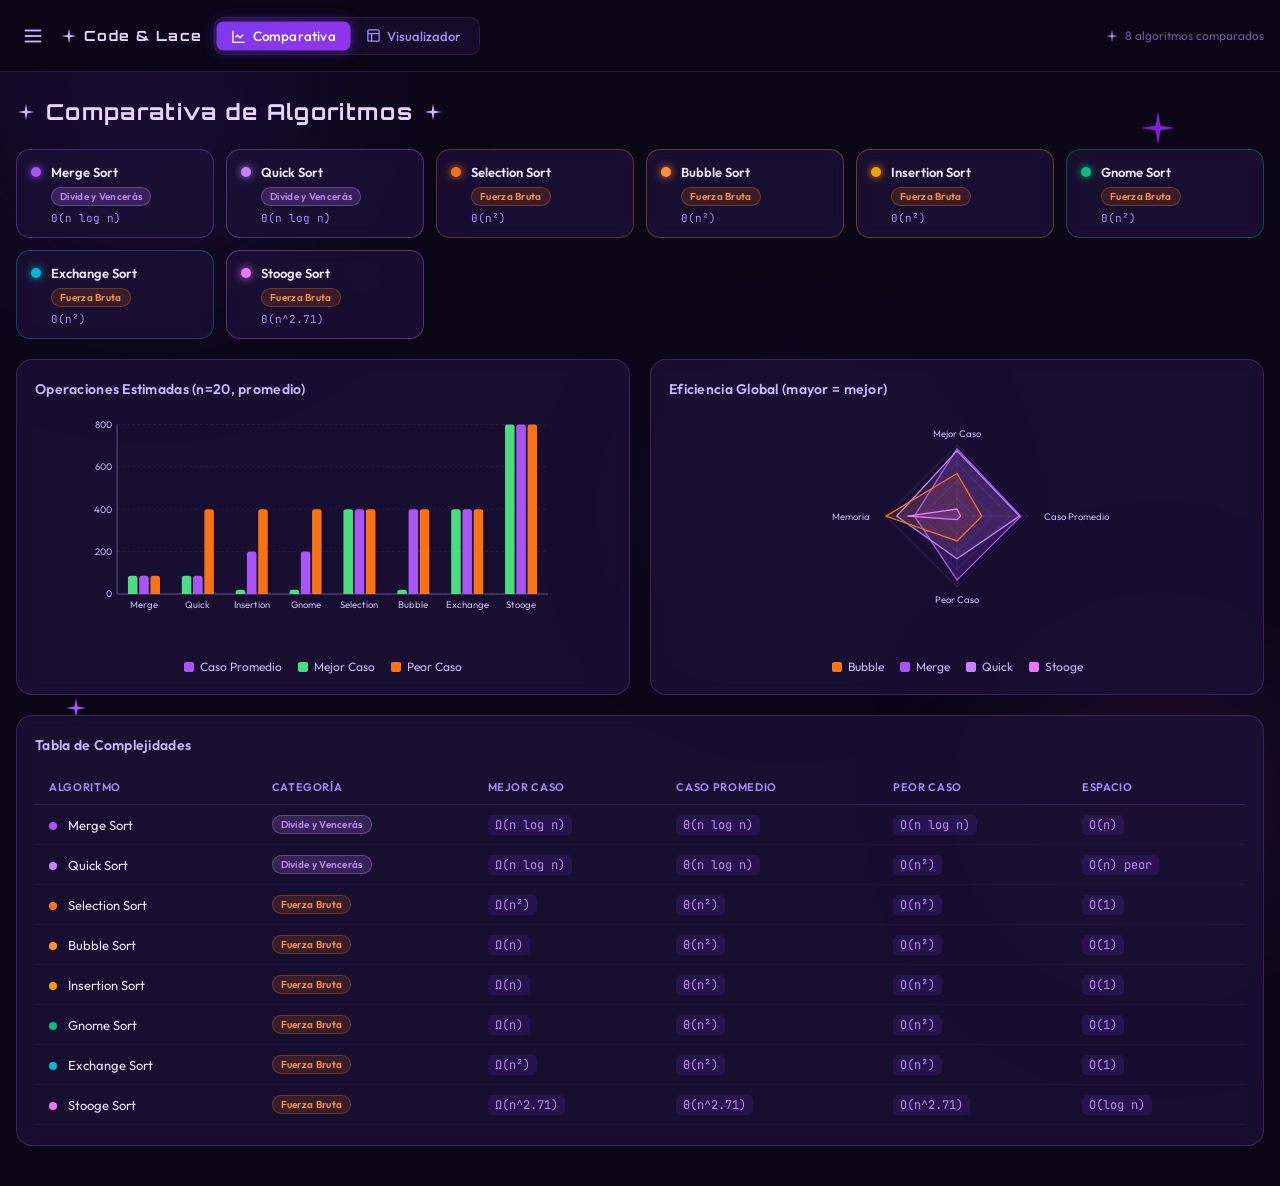
==== commit 8912efdb: "refactor: optimize sorting algorithms and improve performance" ====
--- a/frontend/index.html
+++ b/frontend/index.html
@@ -289,7 +289,7 @@
                     </svg>
                     Velocidad
                   </label>
-                  <input id="slider-speed" type="range" min="10" max="500" value="430" class="slider" oninput="handleSpeedChange(this.value)" />
+                  <input id="slider-speed" type="range" min="10" max="1000" value="922" class="slider" oninput="handleSpeedChange(this.value)" />
                   <span id="slider-speed-label" class="slider-value">Normal</span>
                 </div>
 
@@ -353,7 +353,7 @@
         bestCase: "Ω(n log n)",
         avgCase: "Θ(n log n)",
         worstCase: "O(n²)",
-        space: "O(log n)",
+        space: "O(n) peor",
         description: "Elige un pivote, particiona el arreglo y ordena las particiones recursivamente.",
         color: "#c084fc"
       },
@@ -425,7 +425,7 @@
         bestCase: "Ω(n^2.71)",
         avgCase: "Θ(n^2.71)",
         worstCase: "O(n^2.71)",
-        space: "O(n)",
+        space: "O(log n)",
         description: "Algoritmo recursivo muy ineficiente que ordena solapando tres partes del arreglo.",
         color: "#e879f9",
         maxSize: 12
@@ -755,6 +755,7 @@
       if (pythonSource.length === 0) {
         code.textContent = apiError || (isGenerating ? "Solicitando pasos al backend Python..." : "Genera una lista para cargar el código Python.");
         code.removeAttribute("data-algorithm");
+        code.removeAttribute("data-active-line");
         return;
       }
 
@@ -763,14 +764,36 @@
           `<span class="code-line" data-line="${index + 1}"><span class="code-line-number">${String(index + 1).padStart(2, "0")}</span><span>${escapeHTML(line) || " "}</span></span>`
         ).join("");
         code.dataset.algorithm = selectedAlgoId;
-      }
-
-      code.querySelector(".code-line-active")?.classList.remove("code-line-active");
-      if (activeLine) {
+        delete code.dataset.activeLine;
+      }
+
+      if (code.dataset.activeLine !== String(activeLine || "")) {
+        code.querySelector(".code-line-active")?.classList.remove("code-line-active");
         const activeCodeLine = code.querySelector(`[data-line="${activeLine}"]`);
         activeCodeLine?.classList.add("code-line-active");
-        activeCodeLine?.scrollIntoView({ block: "nearest" });
-      }
+        if (activeLine) activeCodeLine?.scrollIntoView({ block: "nearest" });
+        code.dataset.activeLine = String(activeLine || "");
+      }
+    }
+
+    function animateBarSwap(firstIndex, secondIndex) {
+      const barsContainer = document.getElementById("bars-container");
+      const firstWrapper = barsContainer.children[firstIndex];
+      const secondWrapper = barsContainer.children[secondIndex];
+      if (!firstWrapper || !secondWrapper) return;
+
+      const distance = secondWrapper.getBoundingClientRect().left - firstWrapper.getBoundingClientRect().left;
+      const duration = Math.min(360, Math.max(90, speed * 1.5));
+      const easing = "cubic-bezier(0.22, 1, 0.36, 1)";
+
+      firstWrapper.firstElementChild.animate(
+        [{ transform: `translateX(${distance}px) scaleY(1.24)` }, { transform: "translateX(0) scaleY(1.04)" }],
+        { duration, easing }
+      );
+      secondWrapper.firstElementChild.animate(
+        [{ transform: `translateX(${-distance}px) scaleY(1.24)` }, { transform: "translateX(0) scaleY(1.04)" }],
+        { duration, easing }
+      );
     }
 
     function updateVisualizerUI() {
@@ -787,7 +810,7 @@
       document.getElementById("viz-avg").textContent = algo.avgCase;
       document.getElementById("viz-worst").textContent = algo.worstCase;
       document.getElementById("viz-space").textContent = algo.space;
-      document.getElementById("viz-legend-normal").style.background = algo.color;
+      document.getElementById("viz-legend-normal").style.background = "var(--purple-bright)";
 
       const warn = document.getElementById("viz-stooge-warning");
       if (algo.maxSize) {
@@ -828,14 +851,26 @@
         : `<svg width="18" height="18" viewBox="0 0 24 24" fill="currentColor"><polygon points="5,3 19,12 5,21"/></svg> Iniciar`;
 
       const barsContainer = document.getElementById("bars-container");
-      barsContainer.innerHTML = arr.map((val, idx) => {
+      if (barsContainer.children.length !== arr.length) {
+        barsContainer.innerHTML = arr.map(() =>
+          '<div class="bar-wrapper"><div class="sort-bar"></div></div>'
+        ).join("");
+      }
+
+      arr.forEach((val, idx) => {
         const h = Math.max(4, (val / maxVal) * 94);
         let cls = "sort-bar";
         if (step.sorted.includes(idx)) cls += " bar-sorted";
         else if (step.swapping.includes(idx)) cls += " bar-swapping";
         else if (step.comparing.includes(idx)) cls += " bar-comparing";
-        return `<div class="bar-wrapper" title="${val}"><div class="${cls}" style="height:${h}%"></div></div>`;
-      }).join("");
+        const wrapper = barsContainer.children[idx];
+        const bar = wrapper.firstElementChild;
+        wrapper.title = val;
+        bar.className = cls;
+        bar.style.height = `${h}%`;
+      });
+
+      if (step.swapping.length === 2) animateBarSwap(step.swapping[0], step.swapping[1]);
 
       const sourceStatus = document.getElementById("source-status");
       sourceStatus.textContent = isGenerating
@@ -952,9 +987,9 @@
     }
 
     function handleSpeedChange(val) {
-      speed = 510 - Number(val);
+      speed = Math.max(2, 1002 - Number(val));
       document.getElementById("slider-speed-label").textContent =
-        speed < 50 ? "⚡ Rápido" : speed < 150 ? "Normal" : "🐢 Lento";
+        speed < 12 ? "Máxima" : speed < 50 ? "Rápido" : speed < 150 ? "Normal" : "Lento";
       if (isPlaying) {
         stopPlaying();
         startPlaying();
--- a/frontend/styles.css
+++ b/frontend/styles.css
@@ -31,8 +31,8 @@
   --text-muted: #a78bfa;
   --text-dim: #6d5a9e;
 
-  --bar-normal-start: #7c3aed;
-  --bar-normal-end: #a855f7;
+  --bar-normal-start: #c084fc;
+  --bar-normal-end: #7c3aed;
   --bar-compare: #06b6d4;
   --bar-swap: #f97316;
   --bar-sorted: #4ade80;
@@ -872,7 +872,8 @@
   width: 100%;
   border-radius: 4px 4px 2px 2px;
   background: linear-gradient(180deg, var(--bar-normal-start), var(--bar-normal-end));
-  transition: height 0.06s ease, background 0.1s ease, box-shadow 0.1s ease;
+  transform-origin: bottom center;
+  transition: height 0.08s ease, background 0.18s ease, box-shadow 0.18s ease;
   min-height: 4px;
 }
 
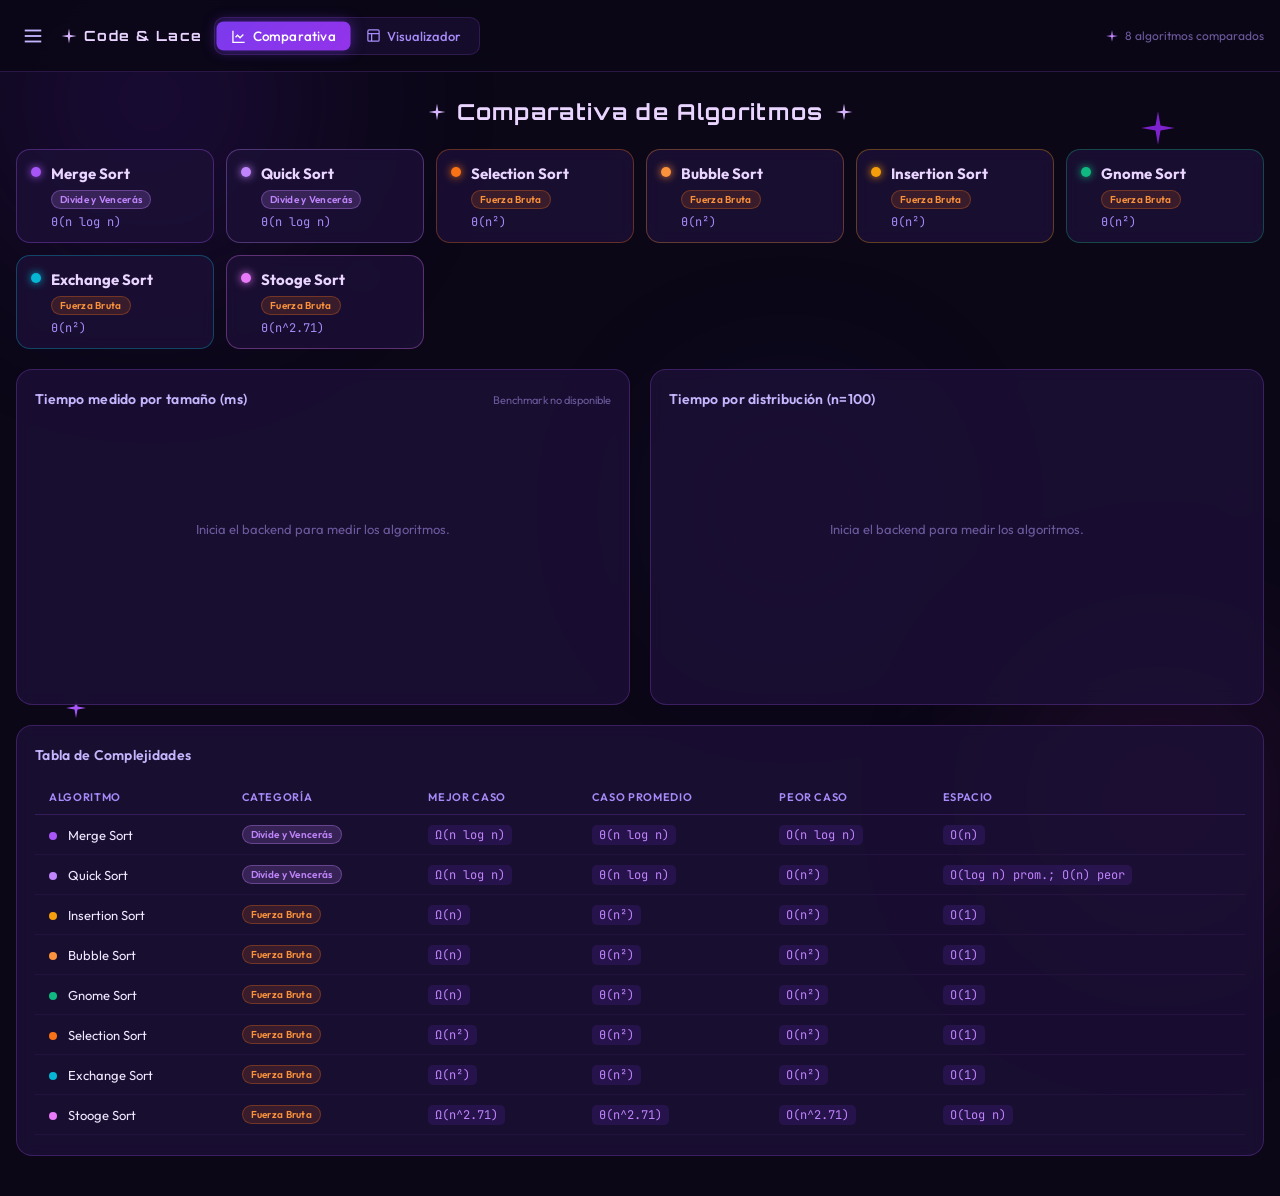
==== commit f670fd8e: "feat: add benchmarking API and enhance frontend charting for sorting algorithms" ====
--- a/frontend/index.html
+++ b/frontend/index.html
@@ -127,14 +127,17 @@
 
           <!-- Gráfico de Barras -->
           <div class="chart-card">
-            <h3 class="chart-title">Operaciones Estimadas (n=20, promedio)</h3>
+            <div class="chart-heading">
+              <h3 class="chart-title">Tiempo medido por tamaño (ms)</h3>
+              <span id="benchmark-status" class="benchmark-status" aria-live="polite">Midiendo...</span>
+            </div>
             <div class="chart-container" id="bar-chart-container"></div>
           </div>
 
-          <!-- Gráfico de Radar -->
+          <!-- Comparación por distribución de entrada -->
           <div class="chart-card">
-            <h3 class="chart-title">Eficiencia Global (mayor = mejor)</h3>
-            <div class="chart-container" id="radar-chart-container"></div>
+            <h3 class="chart-title">Tiempo por distribución (n=100)</h3>
+            <div class="chart-container" id="scenario-chart-container"></div>
           </div>
 
           <!-- Tabla de Complejidades -->
@@ -353,7 +356,7 @@
         bestCase: "Ω(n log n)",
         avgCase: "Θ(n log n)",
         worstCase: "O(n²)",
-        space: "O(n) peor",
+        space: "O(log n) prom.; O(n) peor",
         description: "Elige un pivote, particiona el arreglo y ordena las particiones recursivamente.",
         color: "#c084fc"
       },
@@ -432,24 +435,6 @@
       }
     ];
 
-    const COMPLEXITY_CHART_DATA = [
-      { name: "Merge", best: 86, avg: 86, worst: 86 },
-      { name: "Quick", best: 86, avg: 86, worst: 400 },
-      { name: "Insertion", best: 20, avg: 200, worst: 400 },
-      { name: "Gnome", best: 20, avg: 200, worst: 400 },
-      { name: "Selection", best: 400, avg: 400, worst: 400 },
-      { name: "Bubble", best: 20, avg: 400, worst: 400 },
-      { name: "Exchange", best: 400, avg: 400, worst: 400 },
-      { name: "Stooge", best: 800, avg: 800, worst: 800 }
-    ];
-
-    const RADAR_DATA = [
-      { subject: "Mejor Caso", Merge: 95, Quick: 92, Bubble: 60, Stooge: 10 },
-      { subject: "Caso Promedio", Merge: 90, Quick: 88, Bubble: 35, Stooge: 5 },
-      { subject: "Peor Caso", Merge: 90, Quick: 60, Bubble: 35, Stooge: 5 },
-      { subject: "Memoria", Merge: 60, Quick: 85, Bubble: 100, Stooge: 70 }
-    ];
-
     let activeView = "dashboard";
     let selectedAlgoId = "bubble";
     let arraySize = 30;
@@ -465,6 +450,8 @@
     let isGenerating = false;
     let generationRequest = 0;
     let activeRequestController = null;
+    let benchmarkData = null;
+    let benchmarkRequest = 0;
 
     function badgeHTML(category) {
       return category === "divide-conquer"
@@ -488,7 +475,11 @@
 
       // Tabla
       const tbody = document.getElementById("complexity-table-body");
-      tbody.innerHTML = ALGORITHMS.map(algo => `
+      const complexityOrder = ["merge", "quick", "insertion", "bubble", "gnome", "selection", "exchange", "stooge"];
+      const tableAlgorithms = [...ALGORITHMS].sort(
+        (left, right) => complexityOrder.indexOf(left.id) - complexityOrder.indexOf(right.id)
+      );
+      tbody.innerHTML = tableAlgorithms.map(algo => `
         <tr onclick="selectAlgoAndOpenVisualizer('${algo.id}')" style="cursor: pointer;">
           <td>
             <span class="table-algo-dot" style="background: ${algo.color}"></span>
@@ -502,155 +493,134 @@
         </tr>
       `).join("");
 
-      renderBarChart();
-      renderRadarChart();
-    }
-
-    function renderBarChart() {
+      loadDashboardBenchmark();
+    }
+
+    async function loadDashboardBenchmark() {
+      const requestId = ++benchmarkRequest;
+      const status = document.getElementById("benchmark-status");
+      status.textContent = "Midiendo implementaciones Python...";
+      renderRuntimeChart(null);
+      renderScenarioChart(null);
+
+      try {
+        const response = await fetch(`${API_BASE_URL}/api/benchmark`);
+        if (!response.ok) throw new Error("No se pudo completar el benchmark.");
+        const result = await response.json();
+        if (requestId !== benchmarkRequest) return;
+        benchmarkData = result;
+        status.textContent = `Mediana de ${result.rounds} ejecuciones · ${result.line_series.length} algoritmos · Stooge excluido (límite n=12)`;
+        renderRuntimeChart(result);
+        renderScenarioChart(result);
+      } catch (error) {
+        if (requestId !== benchmarkRequest) return;
+        benchmarkData = null;
+        status.textContent = "Benchmark no disponible";
+        renderRuntimeChart(null, "Inicia el backend para medir los algoritmos.");
+        renderScenarioChart(null, "Inicia el backend para medir los algoritmos.");
+      }
+    }
+
+    function formatMilliseconds(value) {
+      return value < 1 ? value.toFixed(3) : value.toFixed(1);
+    }
+
+    function renderRuntimeChart(data, emptyMessage = "Midiendo...") {
       const container = document.getElementById("bar-chart-container");
-      const width = 560, height = 260;
-      const padLeft = 42, padRight = 20, padTop = 12, padBottom = 52;
+      if (!data || data.line_series.length === 0) {
+        container.innerHTML = `<div class="chart-placeholder">${escapeHTML(emptyMessage)}</div>`;
+        return;
+      }
+
+      const width = 680, height = 250;
+      const padLeft = 58, padRight = 16, padTop = 14, padBottom = 34;
       const plotW = width - padLeft - padRight;
       const plotH = height - padTop - padBottom;
-      const maxVal = 800;
-      const yTicks = [0, 200, 400, 600, 800];
-      const groupW = plotW / COMPLEXITY_CHART_DATA.length;
-      const barW = 11;
+      const allTimes = data.line_series.flatMap(series => series.times_ms);
+      const maxTime = Math.max(...allTimes, 0.001) * 1.08;
+      const xFor = size => padLeft + size / 100 * plotW;
+      const yFor = value => padTop + plotH - value / maxTime * plotH;
 
       let svg = `<svg viewBox="0 0 ${width} ${height}" class="recharts-svg">`;
 
-      // Grid lines & Y axis
-      yTicks.forEach(t => {
-        const y = padTop + plotH - (t / maxVal) * plotH;
+      for (let tick = 0; tick <= 4; tick++) {
+        const value = maxTime * tick / 4;
+        const y = yFor(value);
         svg += `<line x1="${padLeft}" y1="${y}" x2="${width - padRight}" y2="${y}" stroke="rgba(168,85,247,0.15)" stroke-dasharray="3 3" />`;
-        svg += `<text x="${padLeft - 6}" y="${y + 4}" text-anchor="end" fill="#c4b5fd" font-size="11" font-family="Outfit">${t}</text>`;
-      });
-
-      // Axes lines
+        svg += `<text x="${padLeft - 7}" y="${y + 4}" text-anchor="end" fill="#c4b5fd" font-size="10" font-family="Outfit">${formatMilliseconds(value)}</text>`;
+      }
       svg += `<line x1="${padLeft}" y1="${padTop}" x2="${padLeft}" y2="${padTop + plotH}" stroke="#6d5a9e" />`;
       svg += `<line x1="${padLeft}" y1="${padTop + plotH}" x2="${width - padRight}" y2="${padTop + plotH}" stroke="#6d5a9e" />`;
 
-      // Bars
-      COMPLEXITY_CHART_DATA.forEach((d, i) => {
-        const gx = padLeft + i * groupW;
-        const center = gx + groupW / 2;
-        const startX = center - (barW * 3 + 4) / 2;
-
-        const bars = [
-          { key: "best", val: d.best, color: "#4ade80" },
-          { key: "avg", val: d.avg, color: "#a855f7" },
-          { key: "worst", val: d.worst, color: "#f97316" }
-        ];
-
-        svg += `<g class="bar-group" onmousemove="showBarTooltip(event, ${i})" onmouseleave="hideTooltip()">`;
-        svg += `<rect x="${gx}" y="${padTop}" width="${groupW}" height="${plotH}" fill="transparent" class="bar-hover-bg" />`;
-
-        bars.forEach((b, bi) => {
-          const bh = Math.max(2, (b.val / maxVal) * plotH);
-          const bx = startX + bi * (barW + 2);
-          const by = padTop + plotH - bh;
-          svg += `<path d="M${bx},${by + 3} Q${bx},${by} ${bx + 3},${by} L${bx + barW - 3},${by} Q${bx + barW},${by} ${bx + barW},${by + 3} L${bx + barW},${padTop + plotH} L${bx},${padTop + plotH} Z" fill="${b.color}" />`;
+      for (let size = 0; size <= 100; size += 20) {
+        svg += `<text x="${xFor(size)}" y="${padTop + plotH + 17}" text-anchor="middle" fill="#c4b5fd" font-size="10" font-family="Outfit">${size}</text>`;
+      }
+
+      data.line_series.forEach(series => {
+        const algo = ALGORITHMS.find(item => item.id === series.algorithm);
+        const points = series.times_ms.map((value, index) => `${xFor(series.sizes[index])},${yFor(value)}`).join(" ");
+        svg += `<polyline points="${points}" fill="none" stroke="${algo.color}" stroke-width="2" stroke-linejoin="round" stroke-linecap="round" />`;
+        series.times_ms.forEach((value, index) => {
+          const size = series.sizes[index];
+          svg += `<circle cx="${xFor(size)}" cy="${yFor(value)}" r="3.5" fill="${algo.color}"><title>${algo.name} · n=${size} · ${formatMilliseconds(value)} ms</title></circle>`;
         });
-
-        svg += `<text x="${center}" y="${padTop + plotH + 16}" text-anchor="middle" fill="#c4b5fd" font-size="11" font-family="Outfit">${d.name}</text>`;
-        svg += `</g>`;
       });
 
       svg += `</svg>`;
-      svg += `
-        <div class="chart-legend">
-          <span><i style="background:#a855f7"></i>Caso Promedio</span>
-          <span><i style="background:#4ade80"></i>Mejor Caso</span>
-          <span><i style="background:#f97316"></i>Peor Caso</span>
-        </div>
-      `;
+      svg += `<div class="chart-legend">${data.line_series.map(series => {
+        const algo = ALGORITHMS.find(item => item.id === series.algorithm);
+        return `<span><i style="background:${algo.color}"></i>${algo.nameShort}</span>`;
+      }).join("")}</div>`;
       container.innerHTML = svg;
     }
 
-    function renderRadarChart() {
-      const container = document.getElementById("radar-chart-container");
-      const width = 560, height = 260;
-      const cx = width / 2, cy = 118, radius = 82;
-      const rings = [0.25, 0.5, 0.75, 1];
-      // Angles: Top (Mejor Caso), Right (Caso Promedio), Bottom (Peor Caso), Left (Memoria)
-      const angles = [-Math.PI / 2, 0, Math.PI / 2, Math.PI];
+    function renderScenarioChart(data, emptyMessage = "Midiendo...") {
+      const container = document.getElementById("scenario-chart-container");
+      if (!data || data.scenarios.length === 0) {
+        container.innerHTML = `<div class="chart-placeholder">${escapeHTML(emptyMessage)}</div>`;
+        return;
+      }
+
+      const width = 680, height = 250;
+      const padLeft = 58, padRight = 16, padTop = 14, padBottom = 38;
+      const plotW = width - padLeft - padRight;
+      const plotH = height - padTop - padBottom;
+      const algorithms = data.scenarios[0].measurements;
+      const maxTime = Math.max(...data.scenarios.flatMap(scenario => scenario.measurements.map(item => item.time_ms)), 0.001) * 1.08;
+      const groupW = plotW / algorithms.length;
+      const barW = Math.min(16, groupW / 5);
+      const scenarioColors = ["#4ade80", "#a855f7", "#f97316"];
+      const yFor = value => padTop + plotH - value / maxTime * plotH;
 
       let svg = `<svg viewBox="0 0 ${width} ${height}" class="recharts-svg">`;
-
-      // Polar grid polygons
-      rings.forEach(r => {
-        const pts = angles.map(a => `${cx + Math.cos(a) * radius * r},${cy + Math.sin(a) * radius * r}`).join(" ");
-        svg += `<polygon points="${pts}" fill="none" stroke="rgba(168,85,247,0.2)" />`;
+      for (let tick = 0; tick <= 4; tick++) {
+        const value = maxTime * tick / 4;
+        const y = yFor(value);
+        svg += `<line x1="${padLeft}" y1="${y}" x2="${width - padRight}" y2="${y}" stroke="rgba(168,85,247,0.15)" stroke-dasharray="3 3" />`;
+        svg += `<text x="${padLeft - 7}" y="${y + 4}" text-anchor="end" fill="#c4b5fd" font-size="10" font-family="Outfit">${formatMilliseconds(value)}</text>`;
+      }
+      svg += `<line x1="${padLeft}" y1="${padTop}" x2="${padLeft}" y2="${padTop + plotH}" stroke="#6d5a9e" />`;
+      svg += `<line x1="${padLeft}" y1="${padTop + plotH}" x2="${width - padRight}" y2="${padTop + plotH}" stroke="#6d5a9e" />`;
+
+      algorithms.forEach((entry, algorithmIndex) => {
+        const algo = ALGORITHMS.find(item => item.id === entry.algorithm);
+        const center = padLeft + groupW * (algorithmIndex + 0.5);
+        const barGroupWidth = data.scenarios.length * barW + (data.scenarios.length - 1) * 2;
+        data.scenarios.forEach((scenario, scenarioIndex) => {
+          const measurement = scenario.measurements[algorithmIndex];
+          const value = measurement.time_ms;
+          const x = center - barGroupWidth / 2 + scenarioIndex * (barW + 2);
+          const y = yFor(value);
+          const barHeight = padTop + plotH - y;
+          svg += `<rect x="${x}" y="${y}" width="${barW}" height="${Math.max(1, barHeight)}" rx="2" fill="${scenarioColors[scenarioIndex]}"><title>${algo.name} · ${scenario.name} · n=${measurement.input_size} · ${formatMilliseconds(value)} ms</title></rect>`;
+        });
+        svg += `<text x="${center}" y="${padTop + plotH + 16}" text-anchor="middle" fill="#c4b5fd" font-size="9" font-family="Outfit">${algo.nameShort}</text>`;
+        svg += `<text x="${center}" y="${padTop + plotH + 28}" text-anchor="middle" fill="#a78bfa" font-size="8" font-family="JetBrains Mono">n=${entry.input_size}</text>`;
       });
 
-      // Axis lines & Labels
-      RADAR_DATA.forEach((d, i) => {
-        const a = angles[i];
-        const x2 = cx + Math.cos(a) * radius;
-        const y2 = cy + Math.sin(a) * radius;
-        svg += `<line x1="${cx}" y1="${cy}" x2="${x2}" y2="${y2}" stroke="rgba(168,85,247,0.2)" />`;
-
-        const lx = cx + Math.cos(a) * (radius + 18);
-        const ly = cy + Math.sin(a) * (radius + 14);
-        const anchor = i === 1 ? "start" : i === 3 ? "end" : "middle";
-        svg += `<text x="${lx}" y="${ly + 4}" text-anchor="${anchor}" fill="#c4b5fd" font-size="11" font-family="Outfit" style="cursor:pointer" onmousemove="showRadarTooltip(event, ${i})" onmouseleave="hideTooltip()">${d.subject}</text>`;
-      });
-
-      const series = [
-        { name: "Merge", stroke: "#a855f7", fill: "#a855f7", op: 0.15 },
-        { name: "Quick", stroke: "#c084fc", fill: "#c084fc", op: 0.12 },
-        { name: "Bubble", stroke: "#f97316", fill: "#f97316", op: 0.1 },
-        { name: "Stooge", stroke: "#e879f9", fill: "#e879f9", op: 0.1 }
-      ];
-
-      series.forEach(s => {
-        const pts = RADAR_DATA.map((d, i) => {
-          const val = d[s.name] / 100;
-          const a = angles[i];
-          return `${cx + Math.cos(a) * radius * val},${cy + Math.sin(a) * radius * val}`;
-        }).join(" ");
-        svg += `<polygon points="${pts}" stroke="${s.stroke}" stroke-width="1.5" fill="${s.fill}" fill-opacity="${s.op}" />`;
-      });
-
       svg += `</svg>`;
-      svg += `
-        <div class="chart-legend">
-          <span><i style="background:#f97316"></i>Bubble</span>
-          <span><i style="background:#a855f7"></i>Merge</span>
-          <span><i style="background:#c084fc"></i>Quick</span>
-          <span><i style="background:#e879f9"></i>Stooge</span>
-        </div>
-      `;
+      svg += `<div class="chart-legend">${data.scenarios.map((scenario, index) => `<span><i style="background:${scenarioColors[index]}"></i>${scenario.name}</span>`).join("")}</div>`;
       container.innerHTML = svg;
-    }
-
-    function showBarTooltip(e, idx) {
-      const d = COMPLEXITY_CHART_DATA[idx];
-      const tt = document.getElementById("chart-tooltip");
-      tt.innerHTML = `
-        <div class="tt-title">${d.name}</div>
-        <div style="color:#4ade80">Mejor Caso : ${d.best}</div>
-        <div style="color:#a855f7">Caso Promedio : ${d.avg}</div>
-        <div style="color:#f97316">Peor Caso : ${d.worst}</div>
-      `;
-      tt.classList.remove("hidden");
-      tt.style.left = (e.pageX + 14) + "px";
-      tt.style.top = (e.pageY - 20) + "px";
-    }
-
-    function showRadarTooltip(e, idx) {
-      const d = RADAR_DATA[idx];
-      const tt = document.getElementById("chart-tooltip");
-      tt.innerHTML = `
-        <div class="tt-title">${d.subject}</div>
-        <div style="color:#a855f7">Merge : ${d.Merge}</div>
-        <div style="color:#c084fc">Quick : ${d.Quick}</div>
-        <div style="color:#f97316">Bubble : ${d.Bubble}</div>
-        <div style="color:#e879f9">Stooge : ${d.Stooge}</div>
-      `;
-      tt.classList.remove("hidden");
-      tt.style.left = (e.pageX + 14) + "px";
-      tt.style.top = (e.pageY - 20) + "px";
     }
 
     function hideTooltip() {
--- a/frontend/styles.css
+++ b/frontend/styles.css
@@ -480,6 +480,7 @@
 .dashboard-header {
   display: flex;
   align-items: center;
+  justify-content: center;
   gap: 10px;
   padding: 6px 0 4px;
 }
@@ -490,6 +491,7 @@
   font-weight: 700;
   color: var(--purple-pale);
   letter-spacing: 0.06em;
+  text-align: center;
 }
 
 .algo-cards-grid {
@@ -525,16 +527,16 @@
 }
 
 .algo-card-name {
-  font-size: 13px;
-  font-weight: 600;
-  color: var(--text);
+  font-size: 15px;
+  font-weight: 700;
+  color: var(--purple-pale);
   margin-bottom: 4px;
 }
 
 .algo-card-complexity {
   margin-top: 5px;
   font-family: var(--font-mono);
-  font-size: 11px;
+  font-size: 12px;
   color: var(--text-muted);
 }
 
@@ -554,6 +556,22 @@
   letter-spacing: 0.02em;
 }
 
+.chart-heading {
+  display: flex;
+  align-items: baseline;
+  justify-content: space-between;
+  gap: 12px;
+  margin-bottom: 16px;
+}
+
+.chart-heading .chart-title { margin-bottom: 0; }
+
+.benchmark-status {
+  color: var(--text-dim);
+  font-size: 11px;
+  text-align: right;
+}
+
 .chart-container {
   width: 100%;
   height: 260px;
@@ -575,10 +593,20 @@
 .chart-legend {
   display: flex;
   justify-content: center;
+  flex-wrap: wrap;
   gap: 16px;
   font-size: 12px;
   color: #c4b5fd;
   padding-top: 4px;
+}
+
+.chart-placeholder {
+  display: grid;
+  min-height: 210px;
+  place-items: center;
+  color: var(--text-dim);
+  font-size: 13px;
+  text-align: center;
 }
 
 .chart-legend span {
